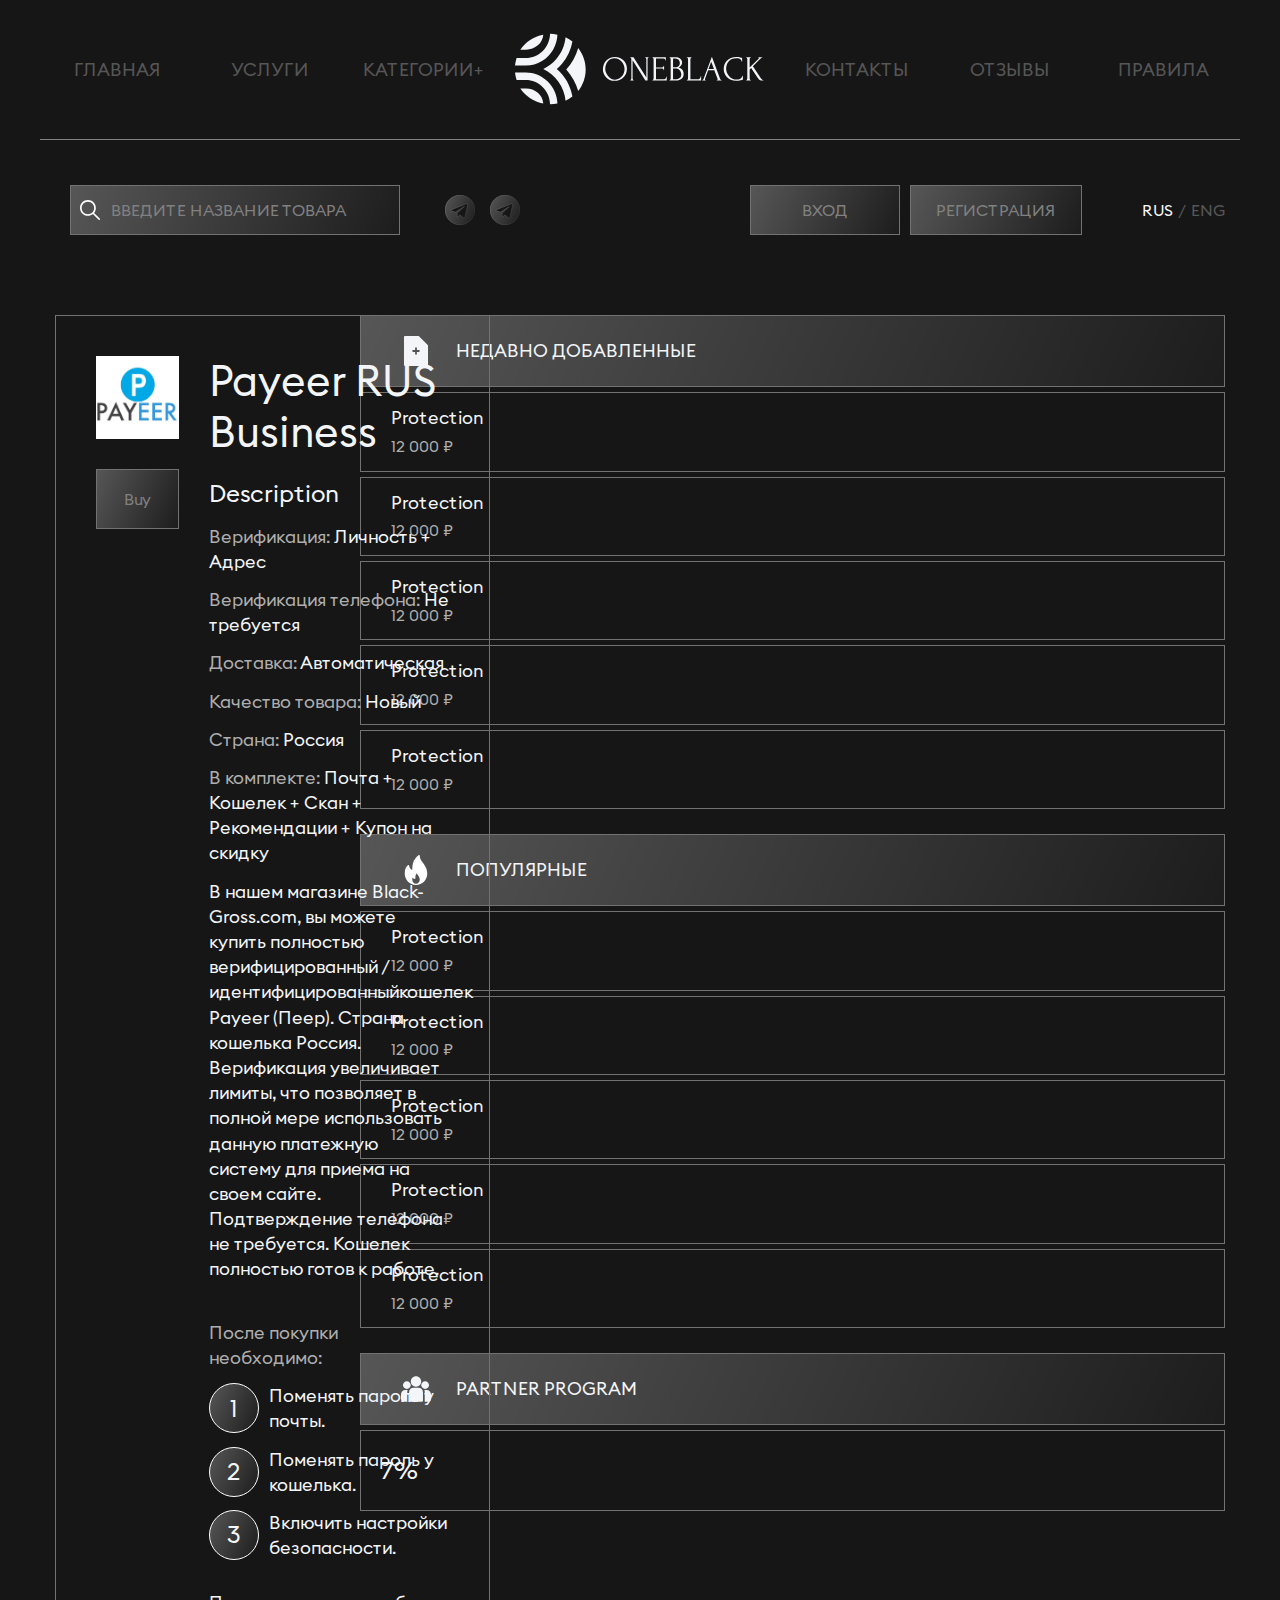
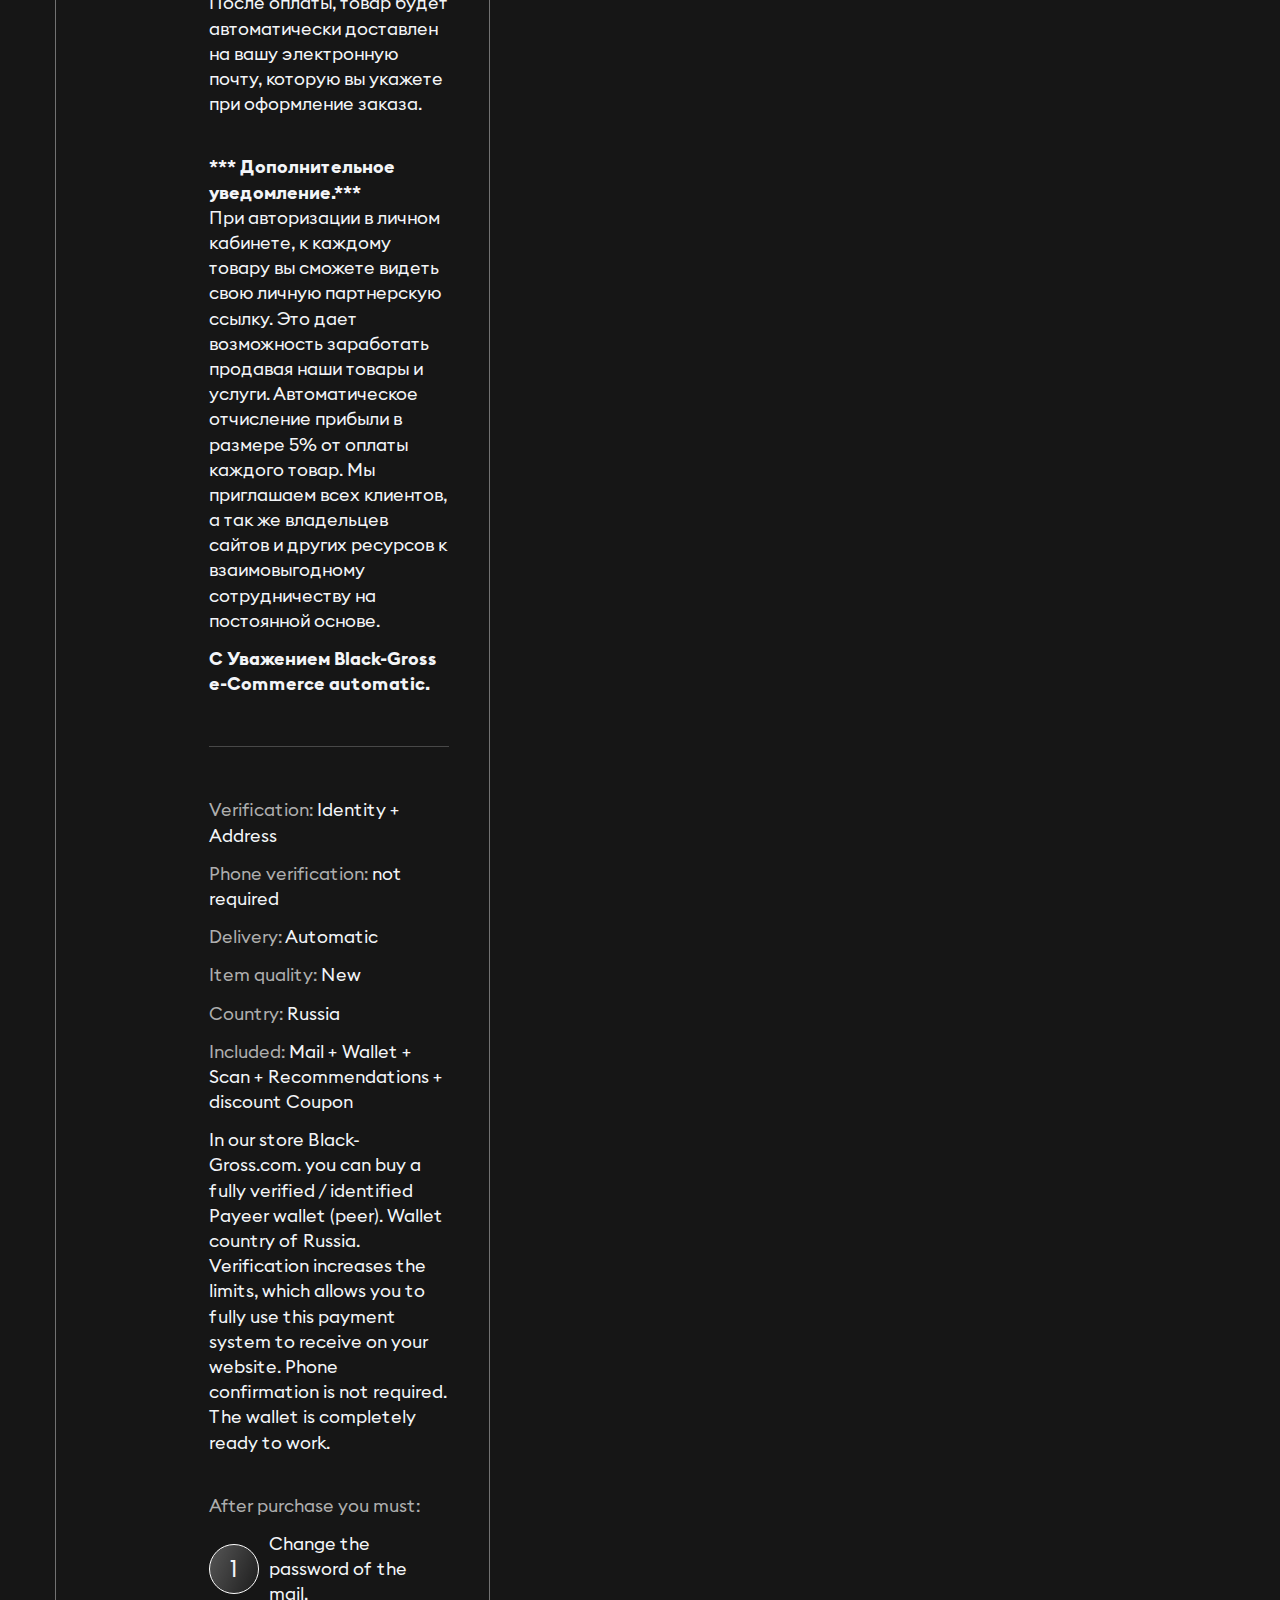
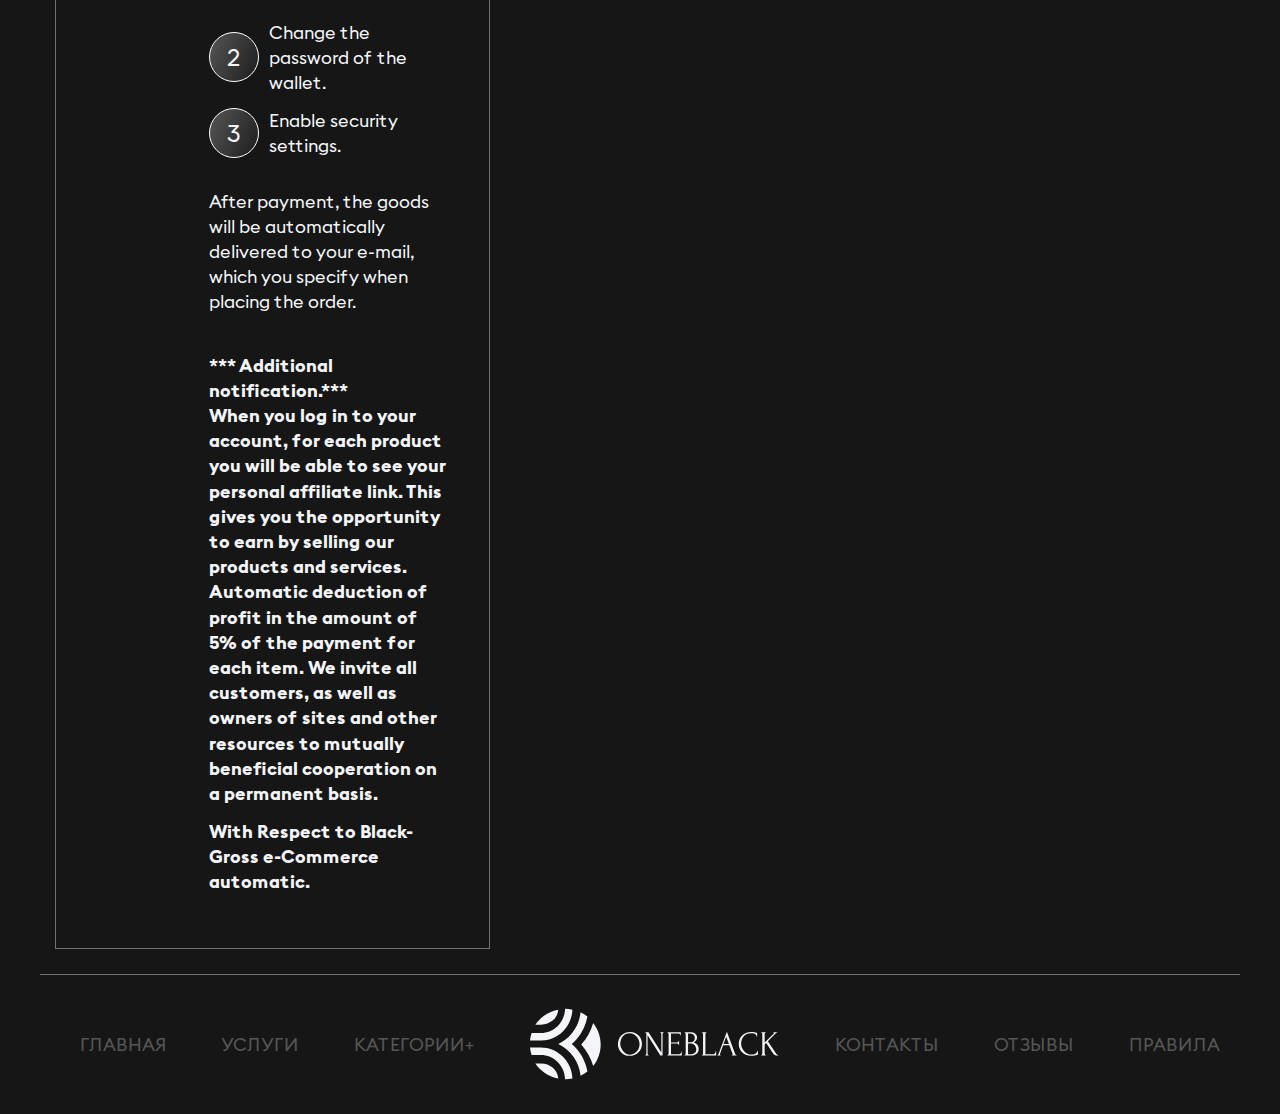
==== app/article.html @ 6588aa6e "first commit" ====
<!DOCTYPE html>
<html lang="ru">

<head>

	<meta charset="utf-8">
	<title>OneBlack - Article</title>
	<meta name="description" content="Startup HTML Optimized">
	<meta name="viewport" content="width=device-width">
	<link rel="icon" href="img/favicon.ico">
	
	<link rel="stylesheet" href="css/app.min.css?v=1">
	<script src="js/app.min.js" defer></script>

</head>

<body>

	<div class="wrapper">

		<header class="header">
			<div class="header__sidebar container">
				<nav class="header__nav menu">
					<div class="header__nav--mobile_header">
						<p class="header__nav--mobile_title">Меню</p>
						<button class="hamburger hamburger--active" type="button">
							<span class="hamburger__item"></span>
						</button>
					</div>
					<ul class="header__nav_menu">
						<li><a href="#">Главная</a></li>
						<li><a href="#">Услуги</a></li>
						<li class="header__nav_submenu">
							<a href="#">Категории+</a>
							<ul>
								<li><a href="#">БИЗНЕС</a></li>
								<li><a href="#">НА ОДНО ИМЯ</a></li>
								<li><a href="#">HOT</a></li>
								<li><a href="#">US</a></li>
								<li><a href="#">E-WALLETS</a></li>
								<li><a href="#">Cryptocurrency exchanges</a></li>
							</ul>
						</li>
						<li class="header__logo">
							<a href="/" class="header__logo_item">
								<img src="img/logo.svg" alt="">
							</a>
						</li>
						<li><a href="#">Контакты</a></li>
						<li><a href="#">Отзывы</a></li>
						<li><a href="#">Правила</a></li>
						
					</ul>
				</nav>
			</div>

			<nav class="header__sidebar_nav container">
				<div class="header__sidebar_block">
					<form class="header__nav_search">
						<div>
							<label for="header__search"></label>
							<input id="header__search" type="search" placeholder="Введите название товара">
						</div>
						<!-- <button>Search</button> -->
					</form>
					<div class="header__sidebar_links">
						<a href="#">
							<img src="img/header__telegram.svg" alt="">
						</a>
						<a href="#">
							<img src="img/header__telegram.svg" alt="">
						</a>
					</div>
					<ul class="header__nav--mobile_sidebar header__sidebar_menu">
						<li class="header__sidebar_submenu">
							<a href="javascript: void(0)">RUS</a>
							<ul>
								<li><a href="#">ENG</a></li>
								<li><a href="#">ENG</a></li>
								<li><a href="#">ENG</a></li>
								<li><a href="#">ENG</a></li>
							</ul>
						</li>
						<li><a href="#">Регистрация</a></li>
						<li><a href="#">Вход</a></li>
					</ul>
				</div>

				<div class="header__sidebar_block">
					<ul class="header__sidebar_menu">
						<li><a href="#">Вход</a></li>
						<li><a href="#">Регистрация</a></li>
						<li class="header__sidebar_lang">
							<a href="#" class="active">RUS</a>
							<span>/</span>
							<a>ENG</a>
						</li>
					</ul>

					<button class="hamburger" type="button">
						<span class="hamburger__item"></span>
					</button>
				</div>

			</nav>

		</header>
	
		<main class="main container">

			<aside class="main__sidebar sidebar">
				<div class="sidebar__block">
					<div class="sidebar__header">
						<div class="sidebar__header_icon">
							<img src="img/sidebar__header_icon2.svg" alt="">
						</div>
						<p>Недавно добавленные</p>
					</div>
					<a href="#" class="sidebar__item">
						<span class="sidebar__item_subtitle">Protection</span>
						<span class="sidebar__item_price">12 000 ₽</span>
					</a>
					<a href="#" class="sidebar__item">
						<span class="sidebar__item_subtitle">Protection</span>
						<span class="sidebar__item_price">12 000 ₽</span>
					</a>
					<a href="#" class="sidebar__item">
						<span class="sidebar__item_subtitle">Protection</span>
						<span class="sidebar__item_price">12 000 ₽</span>
					</a>
					<a href="#" class="sidebar__item">
						<span class="sidebar__item_subtitle">Protection</span>
						<span class="sidebar__item_price">12 000 ₽</span>
					</a>
					<a href="#" class="sidebar__item">
						<span class="sidebar__item_subtitle">Protection</span>
						<span class="sidebar__item_price">12 000 ₽</span>
					</a>
				</div>

				<div class="sidebar__block">
					<div class="sidebar__header">
						<div class="sidebar__header_icon">
							<img src="img/sidebar__header_icon1.svg" alt="">
						</div>
						<p>Популярные</p>
					</div>
					<a href="#" class="sidebar__item">
						<span class="sidebar__item_subtitle">Protection</span>
						<span class="sidebar__item_price">12 000 ₽</span>
					</a>
					<a href="#" class="sidebar__item">
						<span class="sidebar__item_subtitle">Protection</span>
						<span class="sidebar__item_price">12 000 ₽</span>
					</a>
					<a href="#" class="sidebar__item">
						<span class="sidebar__item_subtitle">Protection</span>
						<span class="sidebar__item_price">12 000 ₽</span>
					</a>
					<a href="#" class="sidebar__item">
						<span class="sidebar__item_subtitle">Protection</span>
						<span class="sidebar__item_price">12 000 ₽</span>
					</a>
					<a href="#" class="sidebar__item">
						<span class="sidebar__item_subtitle">Protection</span>
						<span class="sidebar__item_price">12 000 ₽</span>
					</a>
				</div>

				<div class="sidebar__block sidebar__block--banner">
					<div class="sidebar__header">
						<div class="sidebar__header_icon">
							<img src="img/sidebar__header_icon3.svg" alt="">
						</div>
						<p>PARTNER PROGRAM</p>
					</div>
					<div class="sidebar__banner">
						<p class="sidebar__banner_sale">7%</p>
					</div>
				</div>
			</aside>

			<section class="main__content content">
				<div class="article">

					<div class="article__img">
						<img src="img/article__img1.jpg" alt="">
						<a href="#" class="btn btn--max">Buy</a>
					</div>

					<div class="article__desc">
						<h2 class="article__title">Payeer RUS Business</h2>
						<p class="article__subtitle">Description</p>
						<p><span>Верификация:</span> Личность + Адрес</p>
						<p><span>Верификация телефона:</span> Не требуется</p>
						<p><span>Доставка:</span> Автоматическая</p>
						<p><span>Качество товара:</span> Новый</p>
						<p><span>Страна:</span> Россия </p>
						<p><span>В комплекте:</span> Почта + Кошелек + Скан + Рекомендации + Купон на скидку</p>
						<p>
							В нашем магазине Black-Gross.com, вы можете купить полностью верифицированный /идентифицированныйкошелек
							 Payeer (Пеер). Страна кошелька Россия. Верификация увеличивает лимиты, что позволяет в полной мере 
							 использовать данную платежную систему для приема на своем сайте. Подтверждение телефона не требуется. 
							 Кошелек полностью готов к работе. 
						</p>
						<br>
						<p><span>После покупки необходимо:</span></p>
						<ol>
							<li>Поменять пароль у почты.</li>
							<li>Поменять пароль у кошелька.</li>
							<li>Включить настройки безопасности. </li>
						</ol>
						<p>
							После оплаты, товар будет автоматически доставлен на вашу электронную почту, которую вы укажете 
							при оформление заказа.
						</p>
						<br>
						<p>
							<b>*** Дополнительное уведомление.***</b> <br>
							При авторизации в личном кабинете, к каждому товару вы сможете видеть свою личную партнерскую ссылку.
							 Это дает возможность заработать продавая наши товары и услуги. Автоматическое отчисление прибыли в 
							 размере 5% от оплаты каждого товар. Мы приглашаем всех клиентов, а так же владельцев сайтов и других 
							 ресурсов к взаимовыгодному сотрудничеству на постоянной основе. 
						</p>
						<p><b>С Уважением Black-Gross e-Commerce automatic.</b></p>

						<hr>
						<p><span>Verification:</span> Identity + Address</p>
						<p><span>Phone verification:</span> not required</p>
						<p><span>Delivery:</span> Automatic</p>
						<p><span>Item quality:</span> New</p>
						<p><span>Country:</span> Russia</p>
						<p><span>Included:</span> Mail + Wallet + Scan + Recommendations + discount Coupon</p>
						<p>
							In our store Black-Gross.com. you can buy a fully verified / identified Payeer wallet (peer). Wallet 
							country of Russia. Verification increases the limits, which allows you to fully use this payment 
							system to receive on your website. Phone confirmation is not required. The wallet is completely 
							ready to work.
						</p>
						<br>
						<p><span> After purchase you must:</span></p>
						<ol>
							<li>Change the password of the mail. </li>
							<li>Change the password of the wallet. </li>
							<li>Enable security settings. </li>
						</ol>
						<p>
							After payment, the goods will be automatically delivered to your e-mail, which you specify when 
							placing the order.
						</p>
						<br>
						<p>
							<b>*** Additional notification.*** </b> <br>
							<b>
								When you log in to your account, for each product you will be able to see your personal 
								affiliate link. This gives you the opportunity to earn by selling our products and services. 
								Automatic deduction of profit in the amount of 5% of the payment for each item. We invite all 
								customers, as well as owners of sites and other resources to mutually beneficial cooperation 
								on a permanent basis. 
							</b>
						</p>
						<p><b>With Respect to Black-Gross e-Commerce automatic.</b></p>
					</div>

				</div>
			</section>

		</main>
	
		<footer class="footer container">

			<nav class="footer__nav">
				<ul class="footer__nav_menu header__nav_menu">
					<li><a href="#">Главная</a></li>
					<li><a href="#">Услуги</a></li>
					<li class="header__nav_submenu">
						<a href="#">Категории+</a>
						<ul>
							<li><a href="#">БИЗНЕС</a></li>
							<li><a href="#">НА ОДНО ИМЯ</a></li>
							<li><a href="#">HOT</a></li>
							<li><a href="#">US</a></li>
							<li><a href="#">E-WALLETS</a></li>
							<li><a href="#">Cryptocurrency exchanges</a></li>
						</ul>
					</li>
					<li class="header__logo">
						<a href="/" class="header__logo_item">
							<img src="img/logo.svg" alt="">
						</a>
					</li>
					<li><a href="#">Контакты</a></li>
					<li><a href="#">Отзывы</a></li>
					<li><a href="#">Правила</a></li>
					
				</ul>
			</nav>

		</footer>

	</div>


</body>
</html>
---- app/css/app.min.css ----
*,
::after,
::before {
  -webkit-box-sizing: border-box;
  box-sizing: border-box
}
html {
  font-family: sans-serif;
  line-height: 1.15;
  -webkit-text-size-adjust: 100%;
  -webkit-tap-highlight-color: transparent
}
article,
aside,
figcaption,
figure,
footer,
header,
hgroup,
main,
nav,
section {
  display: block
}
body {
  margin: 0;
  font-family: -apple-system,BlinkMacSystemFont,"Segoe UI",Roboto,"Helvetica Neue",Arial,"Noto Sans","Liberation Sans",sans-serif,"Apple Color Emoji","Segoe UI Emoji","Segoe UI Symbol","Noto Color Emoji";
  font-size: 1rem;
  font-weight: 400;
  line-height: 1.5;
  color: #212529;
  text-align: left;
  background-color: #fff
}
[tabindex="-1"]:focus:not(:focus-visible) {
  outline: 0!important
}
hr {
  -webkit-box-sizing: content-box;
  box-sizing: content-box;
  height: 0;
  overflow: visible
}
h1,
h2,
h3,
h4,
h5,
h6 {
  margin-top: 0;
  margin-bottom: .5rem
}
p {
  margin-top: 0;
  margin-bottom: 1rem
}
abbr[data-original-title],
abbr[title] {
  text-decoration: underline;
  -webkit-text-decoration: underline dotted;
  text-decoration: underline dotted;
  cursor: help;
  border-bottom: 0;
  -webkit-text-decoration-skip-ink: none;
  text-decoration-skip-ink: none
}
address {
  margin-bottom: 1rem;
  font-style: normal;
  line-height: inherit
}
dl,
ol,
ul {
  margin-top: 0;
  margin-bottom: 1rem
}
ol ol,
ol ul,
ul ol,
ul ul {
  margin-bottom: 0
}
dt {
  font-weight: 700
}
dd {
  margin-bottom: .5rem;
  margin-left: 0
}
blockquote {
  margin: 0 0 1rem
}
b,
strong {
  font-weight: bolder
}
small {
  font-size: 80%
}
sub,
sup {
  position: relative;
  font-size: 75%;
  line-height: 0;
  vertical-align: baseline
}
sub {
  bottom: -.25em
}
sup {
  top: -.5em
}
a {
  color: #007bff;
  text-decoration: none;
  background-color: transparent
}
a:hover {
  color: #0056b3;
  text-decoration: underline
}
a:not([href]):not([class]) {
  color: inherit;
  text-decoration: none
}
a:not([href]):not([class]):hover {
  color: inherit;
  text-decoration: none
}
code,
kbd,
pre,
samp {
  font-family: SFMono-Regular,Menlo,Monaco,Consolas,"Liberation Mono","Courier New",monospace;
  font-size: 1em
}
pre {
  margin-top: 0;
  margin-bottom: 1rem;
  overflow: auto;
  -ms-overflow-style: scrollbar
}
figure {
  margin: 0 0 1rem
}
img {
  vertical-align: middle;
  border-style: none
}
svg {
  overflow: hidden;
  vertical-align: middle
}
table {
  border-collapse: collapse
}
caption {
  padding-top: .75rem;
  padding-bottom: .75rem;
  color: #6c757d;
  text-align: left;
  caption-side: bottom
}
th {
  text-align: inherit;
  text-align: -webkit-match-parent
}
label {
  display: inline-block;
  margin-bottom: .5rem
}
button {
  border-radius: 0
}
button:focus:not(:focus-visible) {
  outline: 0
}
button,
input,
optgroup,
select,
textarea {
  margin: 0;
  font-family: inherit;
  font-size: inherit;
  line-height: inherit
}
button,
input {
  overflow: visible
}
button,
select {
  text-transform: none
}
[role=button] {
  cursor: pointer
}
select {
  word-wrap: normal
}
[type=button],
[type=reset],
[type=submit],
button {
  -webkit-appearance: button
}
[type=button]:not(:disabled),
[type=reset]:not(:disabled),
[type=submit]:not(:disabled),
button:not(:disabled) {
  cursor: pointer
}
[type=button]::-moz-focus-inner,
[type=reset]::-moz-focus-inner,
[type=submit]::-moz-focus-inner,
button::-moz-focus-inner {
  padding: 0;
  border-style: none
}
input[type=checkbox],
input[type=radio] {
  -webkit-box-sizing: border-box;
  box-sizing: border-box;
  padding: 0
}
textarea {
  overflow: auto;
  resize: vertical
}
fieldset {
  min-width: 0;
  padding: 0;
  margin: 0;
  border: 0
}
legend {
  display: block;
  width: 100%;
  max-width: 100%;
  padding: 0;
  margin-bottom: .5rem;
  font-size: 1.5rem;
  line-height: inherit;
  color: inherit;
  white-space: normal
}
progress {
  vertical-align: baseline
}
[type=number]::-webkit-inner-spin-button,
[type=number]::-webkit-outer-spin-button {
  height: auto
}
[type=search] {
  outline-offset: -2px;
  -webkit-appearance: none
}
[type=search]::-webkit-search-decoration {
  -webkit-appearance: none
}
::-webkit-file-upload-button {
  font: inherit;
  -webkit-appearance: button
}
output {
  display: inline-block
}
summary {
  display: list-item;
  cursor: pointer
}
template {
  display: none
}
[hidden] {
  display: none!important
}
@font-face {
  font-family: swiper-icons;
  src: url("data:application/font-woff;charset=utf-8;base64, [base64]//wADZ2x5ZgAAAywAAADMAAAD2MHtryVoZWFkAAABbAAAADAAAAA2E2+eoWhoZWEAAAGcAAAAHwAAACQC9gDzaG10eAAAAigAAAAZAAAArgJkABFsb2NhAAAC0AAAAFoAAABaFQAUGG1heHAAAAG8AAAAHwAAACAAcABAbmFtZQAAA/gAAAE5AAACXvFdBwlwb3N0AAAFNAAAAGIAAACE5s74hXjaY2BkYGAAYpf5Hu/j+W2+MnAzMYDAzaX6QjD6/4//Bxj5GA8AuRwMYGkAPywL13jaY2BkYGA88P8Agx4j+/8fQDYfA1AEBWgDAIB2BOoAeNpjYGRgYNBh4GdgYgABEMnIABJzYNADCQAACWgAsQB42mNgYfzCOIGBlYGB0YcxjYGBwR1Kf2WQZGhhYGBiYGVmgAFGBiQQkOaawtDAoMBQxXjg/wEGPcYDDA4wNUA2CCgwsAAAO4EL6gAAeNpj2M0gyAACqxgGNWBkZ2D4/wMA+xkDdgAAAHjaY2BgYGaAYBkGRgYQiAHyGMF8FgYHIM3DwMHABGQrMOgyWDLEM1T9/w8UBfEMgLzE////P/5//f/V/xv+r4eaAAeMbAxwIUYmIMHEgKYAYjUcsDAwsLKxc3BycfPw8jEQA/[base64]/uznmfPFBNODM2K7MTQ45YEAZqGP81AmGGcF3iPqOop0r1SPTaTbVkfUe4HXj97wYE+yNwWYxwWu4v1ugWHgo3S1XdZEVqWM7ET0cfnLGxWfkgR42o2PvWrDMBSFj/IHLaF0zKjRgdiVMwScNRAoWUoH78Y2icB/yIY09An6AH2Bdu/UB+yxopYshQiEvnvu0dURgDt8QeC8PDw7Fpji3fEA4z/PEJ6YOB5hKh4dj3EvXhxPqH/SKUY3rJ7srZ4FZnh1PMAtPhwP6fl2PMJMPDgeQ4rY8YT6Gzao0eAEA409DuggmTnFnOcSCiEiLMgxCiTI6Cq5DZUd3Qmp10vO0LaLTd2cjN4fOumlc7lUYbSQcZFkutRG7g6JKZKy0RmdLY680CDnEJ+UMkpFFe1RN7nxdVpXrC4aTtnaurOnYercZg2YVmLN/d/gczfEimrE/fs/bOuq29Zmn8tloORaXgZgGa78yO9/cnXm2BpaGvq25Dv9S4E9+5SIc9PqupJKhYFSSl47+Qcr1mYNAAAAeNptw0cKwkAAAMDZJA8Q7OUJvkLsPfZ6zFVERPy8qHh2YER+3i/BP83vIBLLySsoKimrqKqpa2hp6+jq6RsYGhmbmJqZSy0sraxtbO3sHRydnEMU4uR6yx7JJXveP7WrDycAAAAAAAH//wACeNpjYGRgYOABYhkgZgJCZgZNBkYGLQZtIJsFLMYAAAw3ALgAeNolizEKgDAQBCchRbC2sFER0YD6qVQiBCv/H9ezGI6Z5XBAw8CBK/m5iQQVauVbXLnOrMZv2oLdKFa8Pjuru2hJzGabmOSLzNMzvutpB3N42mNgZGBg4GKQYzBhYMxJLMlj4GBgAYow/P/PAJJhLM6sSoWKfWCAAwDAjgbRAAB42mNgYGBkAIIbCZo5IPrmUn0hGA0AO8EFTQAA") format("woff");
  font-weight: 400;
  font-style: normal
}
:root {
  --swiper-theme-color: #007aff
}
.swiper-container {
  margin-left: auto;
  margin-right: auto;
  position: relative;
  overflow: hidden;
  list-style: none;
  padding: 0;
  z-index: 1
}
.swiper-container-vertical > .swiper-wrapper {
  -webkit-box-orient: vertical;
  -webkit-box-direction: normal;
  -ms-flex-direction: column;
  flex-direction: column
}
.swiper-wrapper {
  position: relative;
  width: 100%;
  height: 100%;
  z-index: 1;
  display: -webkit-box;
  display: -ms-flexbox;
  display: flex;
  -webkit-transition-property: -webkit-transform;
  transition-property: -webkit-transform;
  -o-transition-property: transform;
  transition-property: transform;
  transition-property: transform,-webkit-transform;
  -webkit-box-sizing: content-box;
  box-sizing: content-box
}
.swiper-container-android .swiper-slide,
.swiper-wrapper {
  -webkit-transform: translate3d(0,0,0);
  transform: translate3d(0,0,0)
}
.swiper-container-multirow > .swiper-wrapper {
  -ms-flex-wrap: wrap;
  flex-wrap: wrap
}
.swiper-container-multirow-column > .swiper-wrapper {
  -ms-flex-wrap: wrap;
  flex-wrap: wrap;
  -webkit-box-orient: vertical;
  -webkit-box-direction: normal;
  -ms-flex-direction: column;
  flex-direction: column
}
.swiper-container-free-mode > .swiper-wrapper {
  -webkit-transition-timing-function: ease-out;
  -o-transition-timing-function: ease-out;
  transition-timing-function: ease-out;
  margin: 0 auto
}
.swiper-container-pointer-events {
  -ms-touch-action: pan-y;
  touch-action: pan-y
}
.swiper-container-pointer-events.swiper-container-vertical {
  -ms-touch-action: pan-x;
  touch-action: pan-x
}
.swiper-slide {
  -ms-flex-negative: 0;
  flex-shrink: 0;
  width: 100%;
  height: 100%;
  position: relative;
  -webkit-transition-property: -webkit-transform;
  transition-property: -webkit-transform;
  -o-transition-property: transform;
  transition-property: transform;
  transition-property: transform,-webkit-transform
}
.swiper-slide-invisible-blank {
  visibility: hidden
}
.swiper-container-autoheight,
.swiper-container-autoheight .swiper-slide {
  height: auto
}
.swiper-container-autoheight .swiper-wrapper {
  -webkit-box-align: start;
  -ms-flex-align: start;
  align-items: flex-start;
  -webkit-transition-property: height,-webkit-transform;
  transition-property: height,-webkit-transform;
  -o-transition-property: transform,height;
  transition-property: transform,height;
  transition-property: transform,height,-webkit-transform
}
.swiper-container-3d {
  -webkit-perspective: 1200px;
  perspective: 1200px
}
.swiper-container-3d .swiper-cube-shadow,
.swiper-container-3d .swiper-slide,
.swiper-container-3d .swiper-slide-shadow-bottom,
.swiper-container-3d .swiper-slide-shadow-left,
.swiper-container-3d .swiper-slide-shadow-right,
.swiper-container-3d .swiper-slide-shadow-top,
.swiper-container-3d .swiper-wrapper {
  -webkit-transform-style: preserve-3d;
  transform-style: preserve-3d
}
.swiper-container-3d .swiper-slide-shadow-bottom,
.swiper-container-3d .swiper-slide-shadow-left,
.swiper-container-3d .swiper-slide-shadow-right,
.swiper-container-3d .swiper-slide-shadow-top {
  position: absolute;
  left: 0;
  top: 0;
  width: 100%;
  height: 100%;
  pointer-events: none;
  z-index: 10
}
.swiper-container-3d .swiper-slide-shadow-left {
  background-image: -webkit-gradient(linear,right top,left top,from(rgba(0,0,0,.5)),to(rgba(0,0,0,0)));
  background-image: -o-linear-gradient(right,rgba(0,0,0,.5),rgba(0,0,0,0));
  background-image: linear-gradient(to left,rgba(0,0,0,.5),rgba(0,0,0,0))
}
.swiper-container-3d .swiper-slide-shadow-right {
  background-image: -webkit-gradient(linear,left top,right top,from(rgba(0,0,0,.5)),to(rgba(0,0,0,0)));
  background-image: -o-linear-gradient(left,rgba(0,0,0,.5),rgba(0,0,0,0));
  background-image: linear-gradient(to right,rgba(0,0,0,.5),rgba(0,0,0,0))
}
.swiper-container-3d .swiper-slide-shadow-top {
  background-image: -webkit-gradient(linear,left bottom,left top,from(rgba(0,0,0,.5)),to(rgba(0,0,0,0)));
  background-image: -o-linear-gradient(bottom,rgba(0,0,0,.5),rgba(0,0,0,0));
  background-image: linear-gradient(to top,rgba(0,0,0,.5),rgba(0,0,0,0))
}
.swiper-container-3d .swiper-slide-shadow-bottom {
  background-image: -webkit-gradient(linear,left top,left bottom,from(rgba(0,0,0,.5)),to(rgba(0,0,0,0)));
  background-image: -o-linear-gradient(top,rgba(0,0,0,.5),rgba(0,0,0,0));
  background-image: linear-gradient(to bottom,rgba(0,0,0,.5),rgba(0,0,0,0))
}
.swiper-container-css-mode > .swiper-wrapper {
  overflow: auto;
  scrollbar-width: none;
  -ms-overflow-style: none
}
.swiper-container-css-mode > .swiper-wrapper::-webkit-scrollbar {
  display: none
}
.swiper-container-css-mode > .swiper-wrapper > .swiper-slide {
  scroll-snap-align: start start
}
.swiper-container-horizontal.swiper-container-css-mode > .swiper-wrapper {
  -webkit-scroll-snap-type: x mandatory;
  -ms-scroll-snap-type: x mandatory;
  scroll-snap-type: x mandatory
}
.swiper-container-vertical.swiper-container-css-mode > .swiper-wrapper {
  -webkit-scroll-snap-type: y mandatory;
  -ms-scroll-snap-type: y mandatory;
  scroll-snap-type: y mandatory
}
.form {
  position: relative
}
.form::after,
.form::before {
  content: '';
  position: absolute;
  top: 0;
  left: 0
}
@font-face {
  font-family: EuclidSquare;
  font-style: normal;
  font-weight: 700;
  src: url(../fonts/EuclidSquare-Bold.woff2) format("woff2");
  font-display: swap
}
@font-face {
  font-family: EuclidSquare;
  font-style: normal;
  font-weight: 400;
  src: url(../fonts/EuclidSquare-Regular.woff2) format("woff2");
  font-display: swap
}
body {
  overflow-x: hidden;
  position: relative;
  min-width: 320px;
  font-family: EuclidSquare,sans-serif;
  font-size: 16px;
  color: #565656;
  line-height: 1.4;
  font-weight: 400;
  min-height: 100vh;
  background-color: #161616
}
::-moz-selection {
  background-color: linear-gradient(114.49deg,rgba(255,255,255,.33) -21.49%,rgba(255,255,255,0) 111.75%);
  color: #fff
}
::selection {
  background-color: linear-gradient(114.49deg,rgba(255,255,255,.33) -21.49%,rgba(255,255,255,0) 111.75%);
  color: #fff
}
::-webkit-input-placeholder {
  color: #666
}
::-moz-placeholder {
  color: #666
}
:-ms-input-placeholder {
  color: #666
}
::-ms-input-placeholder {
  color: #666
}
::placeholder {
  color: #666
}
h1,
h2,
h3,
h4,
h5,
h6 {
  font-weight: 700;
  line-height: 1.2;
  margin: 0;
  padding: 0
}
ul {
  margin: 0;
  padding: 0;
  list-style-type: none
}
b,
strong {
  font-weight: 700
}
p {
  margin: 0;
  padding: 0
}
a,
button {
  -webkit-transition: all .6s;
  -o-transition: all .6s;
  transition: all .6s;
  color: #565656;
  background-color: transparent
}
a:hover,
button:hover {
  outline: 0;
  text-decoration: none;
  outline: 0;
  color: linear-gradient(114.49deg,rgba(255,255,255,.33) -21.49%,rgba(255,255,255,0) 111.75%)
}
button {
  border: 0
}
input,
option,
select,
textarea {
  -webkit-transition: all .6s;
  -o-transition: all .6s;
  transition: all .6s;
  outline: 0;
  -webkit-box-shadow: none;
  box-shadow: none;
  border: 1px solid #000
}
input:focus:required:invalid,
option:focus:required:invalid,
select:focus:required:invalid,
textarea:focus:required:invalid {
  border-color: red;
  outline: 0;
  -webkit-box-shadow: none;
  box-shadow: none;
  -webkit-appearance: none
}
input:required:valid,
option:required:valid,
select:required:valid,
textarea:required:valid {
  border-color: green;
  outline: 0;
  -webkit-box-shadow: none;
  box-shadow: none;
  -webkit-appearance: none
}
input::-webkit-input-placeholder,
option::-webkit-input-placeholder,
select::-webkit-input-placeholder,
textarea::-webkit-input-placeholder {
  color: #565656
}
input::-moz-placeholder,
option::-moz-placeholder,
select::-moz-placeholder,
textarea::-moz-placeholder {
  color: #565656
}
input:-ms-input-placeholder,
option:-ms-input-placeholder,
select:-ms-input-placeholder,
textarea:-ms-input-placeholder {
  color: #565656
}
input::-ms-input-placeholder,
option::-ms-input-placeholder,
select::-ms-input-placeholder,
textarea::-ms-input-placeholder {
  color: #565656
}
input::placeholder,
option::placeholder,
select::placeholder,
textarea::placeholder {
  color: #565656
}
textarea {
  width: 100%;
  height: 190px;
  padding: 5px 10px;
  size: none
}
::-webkit-scrollbar {
  width: 7px;
  height: 8px;
  background-color: #d7d6d6;
  cursor: pointer
}
::-webkit-scrollbar-thumb {
  background-color: linear-gradient(114.49deg,rgba(255,255,255,.33) -21.49%,rgba(255,255,255,0) 111.75%)
}
::-webkit-scrollbar-thumb:hover {
  background-color: linear-gradient(114.49deg,rgba(255,255,255,.33) -21.49%,rgba(255,255,255,0) 111.75%)
}
::-webkit-scrollbar-button:vertical:start:decrement {
  background-color: #f6f8f4
}
::-webkit-scrollbar-button:vertical:end:increment {
  background-color: #f6f8f4
}
::-webkit-scrollbar-button:horizontal:start:decrement {
  background-color: #f6f8f4
}
::-webkit-scrollbar-button:horizontal:end:increment {
  background-color: #f6f8f4
}
.container {
  width: 100%;
  max-width: 1620px;
  padding: 0 15px;
  margin: 0 auto
}
@media only screen and (max-width:1750px) {
  .container {
    max-width: 1430px
  }
}
@media only screen and (max-width:1430px) {
  .container {
    max-width: 1200px
  }
}
@media only screen and (max-width:1200px) {
  .container {
    max-width: 992px
  }
}
@media only screen and (max-width:992px) {
  .container {
    max-width: 768px
  }
}
@media only screen and (max-width:767px) {
  .container {
    max-width: 576px
  }
}
@media only screen and (max-width:576px) {
  .container {
    max-width: 480px
  }
}
.wrapper {
  min-height: 100vh;
  width: 100%;
  display: -ms-grid;
  display: grid;
  grid-template-areas: 'header' 'main' 'footer';
  grid-gap: 50px;
  overflow: hidden;
  position: relative
}
@media only screen and (max-width:1430px) {
  .wrapper {
    grid-gap: 25px
  }
}
.wrapper__index {
  grid-template-areas: 'header' 'slider' 'main' 'footer'
}
.btn,
.form__btn_button {
  position: relative;
  display: -webkit-box;
  display: -ms-flexbox;
  display: flex;
  -webkit-box-pack: center;
  -ms-flex-pack: center;
  justify-content: center;
  -webkit-box-align: center;
  -ms-flex-align: center;
  align-items: center;
  min-height: 60px;
  max-width: 300px;
  width: 100%;
  border: 1px solid linear-gradient(114.49deg,rgba(255,255,255,.33) -21.49%,rgba(255,255,255,0) 111.75%);
  background-color: linear-gradient(114.49deg,rgba(255,255,255,.33) -21.49%,rgba(255,255,255,0) 111.75%);
  padding: 0 15px;
  font-size: 16px;
  color: #fff;
  font-weight: 600
}
@media only screen and (max-width:480px) {
  .btn,
  .form__btn_button {
    max-width: 100%;
    min-height: 50px
  }
}
.btn:hover,
.form__btn_button:hover {
  border: 1px solid linear-gradient(114.49deg,rgba(255,255,255,.33) -21.49%,rgba(255,255,255,0) 111.75%);
  background: -o-linear-gradient(335.51deg,rgba(255,255,255,.33) -21.49%,rgba(255,255,255,0) 111.75%);
  background: linear-gradient(114.49deg,rgba(255,255,255,.33) -21.49%,rgba(255,255,255,0) 111.75%);
  color: #fff
}
.btn:active,
.form__btn_button:active {
  border: 1px solid #fff;
  background: -o-linear-gradient(335.51deg,rgba(255,255,255,.33) -21.49%,rgba(255,255,255,0) 111.75%);
  background: linear-gradient(114.49deg,rgba(255,255,255,.33) -21.49%,rgba(255,255,255,0) 111.75%);
  color: #fff
}
.btn--min {
  min-height: 50px;
  min-width: 120px
}
.btn--max {
  max-width: 100%;
  width: 100%
}
.hamburger {
  position: relative;
  display: none;
  padding: 0;
  border: none;
  background-color: transparent;
  -webkit-transition: all .3s;
  -o-transition: all .3s;
  transition: all .3s;
  width: 30px;
  height: 18px;
  outline: 0
}
@media only screen and (max-width:992px) {
  .hamburger {
    display: -webkit-box;
    display: -ms-flexbox;
    display: flex
  }
}
.hamburger__item {
  position: absolute;
  right: 0;
  top: 50%;
  -webkit-transform: translate(0,-50%);
  -ms-transform: translate(0,-50%);
  transform: translate(0,-50%);
  width: 30px;
  height: 3px;
  background-color: #565656;
  border-radius: 4px;
  -webkit-transition: all .6s;
  -o-transition: all .6s;
  transition: all .6s;
  bottom: 0
}
.hamburger__item::after,
.hamburger__item::before {
  content: '';
  display: block;
  position: absolute;
  right: 0;
  background-color: #565656;
  height: 3px;
  width: 30px;
  -webkit-transition: all .6s;
  -o-transition: all .6s;
  transition: all .6s
}
.hamburger__item::before {
  top: 7px
}
.hamburger__item::after {
  top: -7px
}
.hamburger--active {
  z-index: 100
}
.hamburger--active:hover span {
  background-color: transparent
}
.hamburger--active:hover span::after,
.hamburger--active:hover span::before {
  background-color: linear-gradient(114.49deg,rgba(255,255,255,.33) -21.49%,rgba(255,255,255,0) 111.75%)
}
.hamburger--active .hamburger__item {
  background-color: transparent
}
.hamburger--active .hamburger__item::before {
  top: 0;
  width: 25px;
  -webkit-transform: rotate(45deg);
  -ms-transform: rotate(45deg);
  transform: rotate(45deg)
}
.hamburger--active .hamburger__item::after {
  top: 0;
  width: 25px;
  -webkit-transform: rotate(-45deg);
  -ms-transform: rotate(-45deg);
  transform: rotate(-45deg)
}
.h1 {
  font-size: 42px;
  color: #f3f5f8;
  font-weight: 400
}
@media only screen and (max-width:1200px) {
  .h1 {
    font-size: 36px
  }
}
.hero {
  -ms-grid-row: 2;
  -ms-grid-column: 1;
  grid-area: slider
}
.hero__slider {
  width: 100%
}
.hero__slider img {
  width: 100%
}
.hero__pagination {
  position: absolute;
  bottom: 15px;
  display: -webkit-box;
  display: -ms-flexbox;
  display: flex;
  -webkit-box-pack: center;
  -ms-flex-pack: center;
  justify-content: center;
  -webkit-box-align: center;
  -ms-flex-align: center;
  align-items: center;
  width: 100%;
  z-index: 1
}
.hero__pagination .swiper-pagination-bullet {
  width: 8px;
  height: 8px;
  border-radius: 50%;
  background-color: #fff;
  margin: 0 10px;
  -webkit-transition: all .6s;
  -o-transition: all .6s;
  transition: all .6s
}
.hero__pagination .swiper-pagination-bullet-active {
  background-image: url(../img/bullet-active.svg);
  width: 30px;
  height: 30px;
  background-color: transparent;
  background-position: center;
  background-size: 100%
}
@media only screen and (max-width:768px) {
  .hero__pagination .swiper-pagination-bullet-active {
    height: 20px;
    width: 20px
  }
}
.header {
  -ms-grid-row: 1;
  -ms-grid-column: 1;
  grid-area: header;
  display: -ms-grid;
  display: grid;
  width: 100%;
  grid-template-areas: 'header__sidebar' 'header__nav' 'header__label'
}
.wrapper__index > .header {
  -ms-grid-row: 1;
  -ms-grid-column: 1
}
@media only screen and (max-width:1430px) {
  .header {
    -ms-grid-columns: 1fr;
    grid-template: 1fr minmax(75px,auto) minmax(40px,auto)/1fr;
    grid-template-areas: 'header__sidebar' 'header__nav' 'header__label'
  }
}
@media only screen and (max-width:992px) {
  .header {
    -ms-grid-columns: 1fr;
    grid-template: 1fr minmax(40px,auto)/1fr;
    grid-template-areas: 'header__sidebar' 'header__label'
  }
}
.header_index {
  position: absolute;
  top: 0;
  z-index: 100
}
.header__sidebar {
  -ms-grid-row: 1;
  -ms-grid-column: 1;
  grid-area: header__sidebar;
  display: -ms-grid;
  display: grid;
  grid-gap: 15px;
  -webkit-box-align: center;
  -ms-flex-align: center;
  align-items: center;
  padding: 25px 0;
  z-index: 2;
  border-bottom: 1px solid grey;
  margin-bottom: 30px;
  z-index: 111
}
.header__sidebar_nav {
  display: -webkit-box;
  display: -ms-flexbox;
  display: flex;
  -webkit-box-pack: justify;
  -ms-flex-pack: justify;
  justify-content: space-between;
  min-height: auto
}
@media only screen and (max-width:992px) {
  .header__sidebar_nav {
    -ms-grid-columns: 1fr minmax(auto,30px);
    grid-template-columns: 1fr minmax(auto,30px);
    grid-gap: 30px;
    -webkit-box-align: center;
    -ms-flex-align: center;
    align-items: center
  }
}
@media only screen and (max-width:767px) {
  .header__sidebar_nav {
    -ms-grid-columns: 1fr;
    grid-template-columns: 1fr;
    grid-gap: 0;
    justify-items: end
  }
}
.footer__sidebar_menu,
.header__sidebar_menu {
  display: -ms-grid;
  display: grid;
  grid-auto-flow: column;
  grid-gap: 10px
}
@media only screen and (max-width:767px) {
  .footer__sidebar_menu,
  .header__sidebar_menu {
    display: none
  }
}
.footer__sidebar_menu a,
.header__sidebar_menu a {
  display: -webkit-box;
  display: -ms-flexbox;
  display: flex;
  -webkit-box-pack: center;
  -ms-flex-pack: center;
  justify-content: center;
  -webkit-box-align: center;
  -ms-flex-align: center;
  align-items: center;
  background: -o-linear-gradient(335.51deg,rgba(255,255,255,.33) -21.49%,rgba(255,255,255,0) 111.75%);
  background: linear-gradient(114.49deg,rgba(255,255,255,.33) -21.49%,rgba(255,255,255,0) 111.75%);
  color: grey;
  text-transform: uppercase;
  min-height: 50px;
  min-width: 150px;
  padding: 3px 25px;
  text-align: center;
  max-width: 200px;
  border: 1px solid #727272
}
@media only screen and (max-width:992px) {
  .footer__sidebar_menu a,
  .header__sidebar_menu a {
    max-width: 100%
  }
}
.footer__sidebar_menu a:hover,
.header__sidebar_menu a:hover {
  color: #fff;
  background-color: linear-gradient(114.49deg,rgba(255,255,255,.33) -21.49%,rgba(255,255,255,0) 111.75%)
}
.footer__sidebar_menu img,
.header__sidebar_menu img {
  margin-right: 5px
}
.footer__sidebar_menu b,
.footer__sidebar_menu span,
.header__sidebar_menu b,
.header__sidebar_menu span {
  color: linear-gradient(114.49deg,rgba(255,255,255,.33) -21.49%,rgba(255,255,255,0) 111.75%);
  margin: 0 5px
}
.header__sidebar_lang {
  display: -webkit-box;
  display: -ms-flexbox;
  display: flex;
  -webkit-box-align: center;
  -ms-flex-align: center;
  align-items: center;
  margin-left: 50px
}
.header__sidebar_lang a {
  background: 0 0;
  min-width: auto;
  padding: 0;
  cursor: pointer;
  border: none
}
.header__sidebar_lang .active {
  color: #f3f5f8
}
.footer__sidebar_submenu,
.header__nav_submenu,
.header__sidebar_submenu {
  position: relative
}
.footer__sidebar_submenu:hover ul,
.header__nav_submenu:hover ul,
.header__sidebar_submenu:hover ul {
  display: block;
  z-index: 100
}
.footer__sidebar_submenu:hover a::after,
.header__nav_submenu:hover a::after,
.header__sidebar_submenu:hover a::after {
  -webkit-transform: translate(0,2px) rotate(45deg);
  -ms-transform: translate(0,2px) rotate(45deg);
  transform: translate(0,2px) rotate(45deg)
}
.footer__sidebar_submenu ul,
.header__nav_submenu ul,
.header__sidebar_submenu ul {
  position: absolute;
  top: 100%;
  display: none;
  width: 100%;
  -webkit-box-shadow: 0 0 2px 0 rgba(255,255,255,.33);
  box-shadow: 0 0 2px 0 rgba(255,255,255,.33)
}
.footer__sidebar_submenu ul a,
.header__nav_submenu ul a,
.header__sidebar_submenu ul a {
  min-height: 50px
}
.footer__sidebar_submenu ul a::after,
.header__nav_submenu ul a::after,
.header__sidebar_submenu ul a::after {
  display: none
}
.footer__sidebar_submenu li,
.header__nav_submenu li,
.header__sidebar_submenu li {
  border-top: 1px solid #565656
}
.header__sidebar_block {
  display: -webkit-box;
  display: -ms-flexbox;
  display: flex;
  gap: 30px;
  -webkit-box-align: center;
  -ms-flex-align: center;
  align-items: center
}
.header__sidebar_links {
  display: -webkit-box;
  display: -ms-flexbox;
  display: flex;
  gap: 15px
}
.header__sidebar_links a:hover {
  -webkit-transform: scale(1.1);
  -ms-transform: scale(1.1);
  transform: scale(1.1)
}
.header__logo_item {
  display: block;
  min-width: 280px;
  width: 100%
}
.header__logo img {
  width: 100%;
  height: auto
}
.header__nav {
  display: -webkit-box;
  display: -ms-flexbox;
  display: flex;
  -webkit-box-pack: justify;
  -ms-flex-pack: justify;
  justify-content: space-between;
  grid-gap: 3px;
  z-index: 1;
  -webkit-transition: all .6s;
  -o-transition: all .6s;
  transition: all .6s
}
@media only screen and (max-width:1430px) {
  .header__nav {
    -ms-grid-rows: 1fr;
    -ms-grid-columns: 1fr 3px minmax(350px,auto);
    grid-template: 1fr/1fr minmax(350px,auto)
  }
}
@media only screen and (max-width:992px) {
  .header__nav {
    position: fixed;
    left: 100%;
    top: 0;
    min-width: 100vw;
    min-height: 100vh;
    height: 100%;
    display: -webkit-box;
    display: -ms-flexbox;
    display: flex;
    -webkit-box-orient: vertical;
    -webkit-box-direction: normal;
    -ms-flex-direction: column;
    flex-direction: column;
    -webkit-box-pack: justify;
    -ms-flex-pack: justify;
    justify-content: space-between;
    overflow: auto;
    gap: 20px;
    background: #1e1e1e;
    z-index: 1000;
    padding: 25px 50px
  }
}
@media only screen and (max-width:480px) {
  .header__nav {
    padding: 20px
  }
}
.header__nav_menu {
  display: -webkit-box;
  display: -ms-flexbox;
  display: flex;
  -webkit-box-pack: justify;
  -ms-flex-pack: justify;
  justify-content: space-between;
  width: 100%
}
@media only screen and (max-width:992px) {
  .header__nav_menu {
    display: -webkit-box;
    display: -ms-flexbox;
    display: flex;
    -webkit-box-orient: vertical;
    -webkit-box-direction: normal;
    -ms-flex-direction: column;
    flex-direction: column;
    gap: 10px;
    -webkit-box-ordinal-group: 2;
    -ms-flex-order: 1;
    order: 1
  }
}
.header__nav_menu ul {
  height: 100%
}
.header__nav_menu li {
  display: block;
  width: 100%
}
.header__nav_menu a {
  display: -webkit-box;
  display: -ms-flexbox;
  display: flex;
  -webkit-box-pack: center;
  -ms-flex-pack: center;
  justify-content: center;
  -webkit-box-align: center;
  -ms-flex-align: center;
  align-items: center;
  height: 100%;
  width: 100%;
  padding: 0 25px;
  text-align: center;
  font-size: 20px;
  text-transform: uppercase
}
@media only screen and (max-width:1430px) {
  .header__nav_menu a {
    font-size: 18px;
    padding: 0 15px
  }
}
@media only screen and (max-width:992px) {
  .header__nav_menu a {
    font-size: 16px;
    line-height: 1.1;
    padding: 20px;
    text-align: left;
    -webkit-box-pack: start;
    -ms-flex-pack: start;
    justify-content: flex-start
  }
}
.header__nav_menu a:hover {
  color: #f3f5f8
}
@media only screen and (max-width:1430px) {
  .header__nav_search {
    -ms-grid-rows: 1fr;
    -ms-grid-columns: 2fr minmax(auto,90px);
    grid-template: 1fr/2fr minmax(auto,90px);
    padding: 15px
  }
}
@media only screen and (max-width:992px) {
  .header__nav_search {
    -ms-grid-rows: 1fr 10px 1fr;
    -ms-grid-columns: 1fr;
    grid-template: 1fr 1fr/1fr;
    grid-gap: 10px
  }
}
.header__nav_search div {
  position: relative;
  width: 100%;
  height: 100%
}
.header__nav_search label {
  position: absolute;
  top: 50%;
  left: 20px;
  -webkit-transform: translate(-50%,-50%);
  -ms-transform: translate(-50%,-50%);
  transform: translate(-50%,-50%);
  width: 20px;
  height: 20px;
  background-image: url(../img/header__search.svg);
  z-index: 1;
  margin-bottom: 0;
  background-repeat: no-repeat;
  background-size: cover;
  background-position: center
}
.header__nav_search input {
  background: -o-linear-gradient(335.51deg,rgba(255,255,255,.33) -21.49%,rgba(255,255,255,0) 111.75%);
  background: linear-gradient(114.49deg,rgba(255,255,255,.33) -21.49%,rgba(255,255,255,0) 111.75%);
  min-width: 330px;
  width: 100%;
  height: 50px;
  padding-left: 40px;
  color: grey;
  border: 1px solid #727272
}
.header__nav_search input::-webkit-search-cancel-button {
  display: none
}
.header__nav_search input::-webkit-input-placeholder {
  color: grey;
  text-transform: uppercase;
  font-size: 16px
}
.header__nav_search input::-moz-placeholder {
  color: grey;
  text-transform: uppercase;
  font-size: 16px
}
.header__nav_search input:-ms-input-placeholder {
  color: grey;
  text-transform: uppercase;
  font-size: 16px
}
.header__nav_search input::-ms-input-placeholder {
  color: grey;
  text-transform: uppercase;
  font-size: 16px
}
.header__nav_search input::placeholder {
  color: grey;
  text-transform: uppercase;
  font-size: 16px
}
.header__nav_search button {
  background-color: linear-gradient(114.49deg,rgba(255,255,255,.33) -21.49%,rgba(255,255,255,0) 111.75%);
  max-width: 240px
}
.header__nav_search button:hover {
  color: #565656;
  -webkit-box-shadow: 0 0 20px #de0300;
  box-shadow: 0 0 20px #de0300
}
.header__nav_submenu:hover ul a::after {
  -webkit-transform: translate(0,5px) rotate(45deg);
  -ms-transform: translate(0,5px) rotate(45deg);
  transform: translate(0,5px) rotate(45deg)
}
.header__nav_submenu ul {
  height: auto;
  background: #2d2d2d
}
.header__nav_submenu ul a {
  -webkit-box-pack: start;
  -ms-flex-pack: start;
  justify-content: flex-start;
  min-height: 58px;
  text-align: left;
  font-size: 18px
}
@media only screen and (max-width:1430px) {
  .header__nav_submenu ul a {
    min-height: 50px;
    font-size: 14px
  }
}
.header__nav--mobile_header {
  display: none
}
@media only screen and (max-width:992px) {
  .header__nav--mobile_header {
    display: -webkit-box;
    display: -ms-flexbox;
    display: flex;
    -webkit-box-pack: justify;
    -ms-flex-pack: justify;
    justify-content: space-between;
    -webkit-box-align: center;
    -ms-flex-align: center;
    align-items: center
  }
}
.header__nav--mobile_title {
  font-size: 36px;
  line-height: 1;
  font-weight: 700
}
.header__nav--mobile_sidebar {
  display: none
}
@media only screen and (max-width:992px) {
  .header__nav--mobile_sidebar {
    display: -webkit-box;
    display: -ms-flexbox;
    display: flex;
    -webkit-box-orient: vertical;
    -webkit-box-direction: normal;
    -ms-flex-direction: column;
    flex-direction: column;
    -webkit-box-pack: justify;
    -ms-flex-pack: justify;
    justify-content: space-between;
    gap: 10px;
    width: 100%;
    -webkit-box-ordinal-group: 3;
    -ms-flex-order: 2;
    order: 2
  }
}
.header__nav--mobile_sidebar a {
  -webkit-box-pack: start;
  -ms-flex-pack: start;
  justify-content: flex-start
}
.header__nav--active {
  left: 0!important
}
.header__label {
  -ms-grid-row: 3;
  -ms-grid-column: 1;
  grid-area: header__label;
  background-color: #adabae;
  padding: 18px 30px;
  text-align: right;
  font-size: 18px;
  color: #000
}
@media only screen and (max-width:1430px) {
  .header__sidebar {
    -ms-grid-row: 1;
    -ms-grid-column: 1
  }
  .header__label {
    -ms-grid-row: 3;
    -ms-grid-column: 1
  }
}
@media only screen and (max-width:992px) {
  .header__sidebar {
    -ms-grid-row: 1;
    -ms-grid-column: 1
  }
  .header__label {
    -ms-grid-row: 2;
    -ms-grid-column: 1
  }
}
@media only screen and (max-width:767px) {
  .header__label {
    font-size: 16px;
    padding: 15px 20px
  }
}
.main {
  -ms-grid-row: 3;
  -ms-grid-column: 1;
  grid-area: main;
  display: -ms-grid;
  display: grid;
  -ms-grid-columns: 1fr 50px 340px;
  grid-template-columns: 1fr 340px;
  -ms-grid-rows: auto 0 auto;
  grid-template-areas: 'main__sidebar' 'main__content';
  grid-gap: 0 50px;
  -webkit-box-align: start;
  -ms-flex-align: start;
  align-items: flex-start
}
.wrapper__index > .main {
  -ms-grid-row: 3;
  -ms-grid-column: 1
}
@media only screen and (max-width:1430px) {
  .main {
    -ms-grid-columns: minmax(auto,280px) 25px 1fr;
    grid-template: 1fr/minmax(auto,280px) 1fr;
    grid-template-areas: 'main__sidebar' 'main__content';
    grid-gap: 0 25px
  }
}
@media only screen and (max-width:992px) {
  .main {
    -ms-grid-columns: 1fr;
    grid-template: 1fr/1fr;
    grid-template-areas: 'main__sidebar' 'main__content';
    grid-gap: 25px
  }
}
.main__sidebar {
  -ms-grid-row: 1;
  -ms-grid-column: 1;
  grid-area: main__sidebar;
  display: -ms-grid;
  display: grid;
  grid-gap: 50px;
  -ms-grid-column: 2;
  grid-column: 2
}
@media only screen and (max-width:1430px) {
  .main__sidebar {
    grid-gap: 25px
  }
}
@media only screen and (max-width:992px) {
  .main__sidebar {
    -ms-grid-row: 2;
    grid-row: 2;
    -ms-grid-column: 1;
    grid-column: 1;
    -ms-grid-rows: 1fr;
    -ms-grid-columns: 1fr 25px 1fr;
    grid-template: 1fr/1fr 1fr
  }
}
@media only screen and (max-width:767px) {
  .main__sidebar {
    -ms-grid-rows: 1fr;
    -ms-grid-columns: 1fr;
    grid-template: 1fr/1fr
  }
}
.main__content {
  -ms-grid-row: 3;
  -ms-grid-column: 1;
  grid-area: main__content;
  -ms-grid-row: 1;
  grid-row: 1;
  -ms-grid-column: 1;
  grid-column: 1;
  display: -ms-grid;
  display: grid;
  grid-gap: 50px;
  max-width: 100%
}
@media only screen and (max-width:1430px) {
  .main__sidebar {
    -ms-grid-row: 1;
    -ms-grid-column: 1
  }
  .main__content {
    -ms-grid-row: 3;
    -ms-grid-column: 1
  }
}
@media only screen and (max-width:992px) {
  .main__sidebar {
    -ms-grid-row: 1;
    -ms-grid-column: 1
  }
  .main__content {
    -ms-grid-row: 3;
    -ms-grid-column: 1
  }
}
@media only screen and (max-width:1430px) {
  .main__content {
    grid-gap: 25px
  }
}
@media only screen and (max-width:992px) {
  .main__content {
    -ms-grid-row: 1;
    grid-row: 1;
    -ms-grid-column: 1;
    grid-column: 1
  }
}
.sidebar__block {
  display: -webkit-box;
  display: -ms-flexbox;
  display: flex;
  -webkit-box-orient: vertical;
  -webkit-box-direction: normal;
  -ms-flex-direction: column;
  flex-direction: column;
  gap: 5px
}
@media only screen and (max-width:767px) {
  .sidebar__block {
    -ms-grid-column: 1;
    -ms-grid-column-span: 2;
    grid-column: 1/span 2
  }
}
@media only screen and (max-width:992px) {
  .sidebar__block--banner {
    -ms-grid-column: 1;
    -ms-grid-column-span: 2;
    grid-column: 1/span 2
  }
}
.sidebar__header {
  display: -webkit-box;
  display: -ms-flexbox;
  display: flex;
  -webkit-box-align: center;
  -ms-flex-align: center;
  align-items: center;
  background: -o-linear-gradient(335.51deg,rgba(255,255,255,.33) -21.49%,rgba(255,255,255,0) 111.75%);
  background: linear-gradient(114.49deg,rgba(255,255,255,.33) -21.49%,rgba(255,255,255,0) 111.75%);
  border: 1px solid #727272;
  padding: 10px 30px;
  font-size: 18px;
  line-height: 1;
  color: #f3f5f8;
  text-transform: uppercase
}
@media only screen and (max-width:767px) {
  .sidebar__header {
    font-size: 20px
  }
}
@media only screen and (max-width:767px) {
  .sidebar__header {
    padding: 15px 20px;
    font-size: 20px
  }
}
.sidebar__header_icon {
  display: -webkit-box;
  display: -ms-flexbox;
  display: flex;
  -webkit-box-pack: center;
  -ms-flex-pack: center;
  justify-content: center;
  -webkit-box-align: center;
  -ms-flex-align: center;
  align-items: center;
  -ms-flex-negative: 0;
  flex-shrink: 0;
  width: 50px;
  height: 50px;
  margin-right: 15px
}
@media only screen and (max-width:767px) {
  .sidebar__header_icon {
    width: 30px;
    height: 30px
  }
}
.sidebar__header_icon img {
  max-width: 70%;
  max-height: 70%
}
.sidebar__item {
  display: block;
  padding: 15px 30px;
  background: 0 0;
  border: 1px solid #727272
}
@media only screen and (max-width:767px) {
  .sidebar__item {
    padding: 10px 20px
  }
}
.sidebar__item:hover {
  background-color: #414143
}
.sidebar__item_subtitle {
  display: block;
  font-size: 18px;
  color: #f3f5f8;
  margin-bottom: 10px;
  line-height: 1.1
}
.sidebar__item_price {
  display: block;
  color: #aeaeae;
  line-height: 1.1
}
.sidebar__banner {
  display: -webkit-box;
  display: -ms-flexbox;
  display: flex;
  -webkit-box-pack: start;
  -ms-flex-pack: start;
  justify-content: flex-start;
  -webkit-box-align: center;
  -ms-flex-align: center;
  align-items: center;
  padding: 25px 20px;
  border: 1px solid #727272
}
.sidebar__banner_sale {
  color: #f3f5f8;
  line-height: 1.2;
  font-size: 24px
}
.sidebar__banner_btn {
  min-width: 300px
}
.content__bunner {
  position: relative;
  padding: 160px 145px;
  height: auto;
  overflow: hidden
}
@media only screen and (max-width:1430px) {
  .content__bunner {
    padding: 160px 50px
  }
}
@media only screen and (max-width:480px) {
  .content__bunner {
    padding: 30px 20px 290px
  }
}
.content__bunner_img {
  position: absolute;
  top: 50%;
  left: 50%;
  -webkit-transform: translate(-50%,-50%);
  -ms-transform: translate(-50%,-50%);
  transform: translate(-50%,-50%);
  min-width: 100%;
  min-height: 100%;
  width: 100%;
  -o-object-fit: cover;
  object-fit: cover;
  z-index: -1
}
@media only screen and (max-width:767px) {
  .content__bunner_img {
    top: auto;
    bottom: 0;
    -webkit-transform: translate(-50%,0);
    -ms-transform: translate(-50%,0);
    transform: translate(-50%,0)
  }
}
.content__bunner_desc {
  z-index: 1
}
.content__bunner_subtitle {
  font-size: 14px;
  letter-spacing: .08em;
  text-transform: uppercase;
  margin-bottom: 20px
}
.content__bunner_title {
  font-size: 62px;
  line-height: 1.1;
  font-weight: 700;
  margin-bottom: 30px
}
@media only screen and (max-width:767px) {
  .content__bunner_title {
    font-size: 36px
  }
}
@media only screen and (max-width:767px) {
  .content__wrap {
    overflow: auto;
    padding: 15px
  }
}
.content__header {
  display: -ms-grid;
  display: grid;
  -ms-grid-rows: 1fr;
  -ms-grid-columns: minmax(80px,auto) 20px 2fr 20px 1fr 20px 1fr 20px minmax(120px,auto);
  grid-template: 1fr/minmax(80px,auto) 2fr 1fr 1fr minmax(120px,auto);
  gap: 20px;
  background: -o-linear-gradient(335.51deg,rgba(255,255,255,.33) -21.49%,rgba(255,255,255,0) 111.75%);
  background: linear-gradient(114.49deg,rgba(255,255,255,.33) -21.49%,rgba(255,255,255,0) 111.75%);
  margin-bottom: 4px;
  padding-right: 20px;
  font-size: 24px;
  line-height: 1.3;
  border: 1px solid #727272
}
@media only screen and (max-width:1430px) {
  .content__header {
    font-size: 20px;
    padding-right: 15px
  }
}
@media only screen and (max-width:1200px) {
  .content__header {
    font-size: 18px
  }
}
@media only screen and (max-width:992px) {
  .content__header {
    font-size: 16px
  }
}
@media only screen and (max-width:767px) {
  .content__header {
    min-width: 750px
  }
}
.content__header p {
  padding: 20px 0;
  color: #f3f5f8;
  font-size: 18px;
  text-transform: uppercase
}
.content__table {
  overflow: auto;
  max-height: 665px
}
@media only screen and (max-width:767px) {
  .content__table {
    overflow: inherit;
    max-height: 810px;
    min-width: 750px
  }
}
.content__table_row {
  display: -ms-grid;
  display: grid;
  -ms-grid-rows: 1fr;
  -ms-grid-columns: minmax(80px,auto) 20px 2fr 20px 1fr 20px 1fr 20px minmax(120px,auto);
  grid-template: 1fr/minmax(80px,auto) 2fr 1fr 1fr minmax(120px,auto);
  gap: 20px;
  -webkit-box-align: center;
  -ms-flex-align: center;
  align-items: center;
  margin-bottom: 4px;
  line-height: 1;
  padding-right: 20px;
  min-height: 60px;
  border: 1px solid #727272
}
@media only screen and (max-width:1430px) {
  .content__table_row {
    padding-right: 15px
  }
}
.content__table_img img {
  width: 80px;
  height: 70px;
  -o-object-fit: cover;
  object-fit: cover
}
.content__table_name {
  font-size: 18px;
  padding: 5px 0
}
@media only screen and (max-width:1430px) {
  .content__table_name {
    font-size: 16px
  }
}
.content__table_number {
  font-size: 18px;
  font-weight: 700
}
@media only screen and (max-width:1430px) {
  .content__table_number {
    font-size: 20px
  }
}
@media only screen and (max-width:1200px) {
  .content__table_number {
    font-size: 18px
  }
}
@media only screen and (max-width:992px) {
  .content__table_number {
    font-size: 16px
  }
}
.content__table_price {
  font-size: 26px;
  font-weight: 400;
  color: #f3f5f8
}
@media only screen and (max-width:1430px) {
  .content__table_price {
    font-size: 20px
  }
}
@media only screen and (max-width:1200px) {
  .content__table_price {
    font-size: 18px
  }
}
@media only screen and (max-width:992px) {
  .content__table_price {
    font-size: 16px
  }
}
.content__table_price span {
  color: #565656;
  margin-right: 10px;
  position: relative
}
.content__table_price span::after {
  content: "";
  display: block;
  position: absolute;
  left: 0;
  top: 50%;
  color: red;
  width: 100%;
  height: 0;
  border-bottom: 1px solid #f3f5f8;
  -webkit-transform: rotate(-6deg);
  -ms-transform: rotate(-6deg);
  transform: rotate(-6deg)
}
.content__table_title {
  display: -webkit-box;
  display: -ms-flexbox;
  display: flex;
  -webkit-box-pack: center;
  -ms-flex-pack: center;
  justify-content: center;
  -webkit-box-align: center;
  -ms-flex-align: center;
  align-items: center;
  background: -o-linear-gradient(335.51deg,rgba(255,255,255,.33) -21.49%,rgba(255,255,255,0) 111.75%);
  background: linear-gradient(114.49deg,rgba(255,255,255,.33) -21.49%,rgba(255,255,255,0) 111.75%);
  border: 1px solid #727272;
  min-height: 60px;
  margin-top: 20px;
  margin-bottom: 4px;
  font-size: 18px;
  color: #f3f5f8;
  text-transform: uppercase;
  text-align: center
}
.content__table--max {
  max-height: 1150px
}
@media only screen and (max-width:992px) {
  .content__table--max {
    max-height: 730px
  }
}
.content__table_btn a {
  border: 1px solid #727272;
  background: -o-linear-gradient(335.51deg,rgba(255,255,255,.33) -21.49%,rgba(255,255,255,0) 111.75%);
  background: linear-gradient(114.49deg,rgba(255,255,255,.33) -21.49%,rgba(255,255,255,0) 111.75%);
  text-transform: uppercase;
  font-weight: 400;
  color: grey
}
.services__header {
  display: -webkit-box;
  display: -ms-flexbox;
  display: flex;
  -webkit-box-align: center;
  -ms-flex-align: center;
  align-items: center;
  gap: 15px;
  min-height: 70px;
  padding: 0 50px;
  margin-bottom: 4px;
  background: -o-linear-gradient(335.51deg,rgba(255,255,255,.33) -21.49%,rgba(255,255,255,0) 111.75%);
  background: linear-gradient(114.49deg,rgba(255,255,255,.33) -21.49%,rgba(255,255,255,0) 111.75%);
  border: 1px solid #727272;
  font-size: 18px;
  color: #f3f5f8;
  text-transform: uppercase;
  line-height: 1.2
}
@media only screen and (max-width:992px) {
  .services__header {
    padding: 0 30px;
    font-size: 16px
  }
}
@media only screen and (max-width:576px) {
  .services__header {
    padding: 0 15px
  }
}
.services__item {
  display: -webkit-box;
  display: -ms-flexbox;
  display: flex;
  -webkit-box-align: center;
  -ms-flex-align: center;
  align-items: center;
  min-height: 70px;
  padding: 0 50px;
  margin-bottom: 4px;
  border: 1px solid #727272;
  font-size: 18px;
  color: #f3f5f8
}
@media only screen and (max-width:992px) {
  .services__item {
    padding: 0 30px
  }
}
@media only screen and (max-width:576px) {
  .services__item {
    padding: 0 15px;
    font-size: 16px
  }
}
.services__item:last-child {
  margin-bottom: 0
}
.article {
  display: -webkit-box;
  display: -ms-flexbox;
  display: flex;
  -webkit-box-pack: justify;
  -ms-flex-pack: justify;
  justify-content: space-between;
  gap: 30px;
  padding: 50px;
  border: 1px solid #727272;
  font-size: 18px
}
@media only screen and (max-width:1440px) {
  .article {
    padding: 40px
  }
}
@media only screen and (max-width:992px) {
  .article {
    padding: 30px
  }
}
@media only screen and (max-width:767px) {
  .article {
    -ms-flex-wrap: wrap;
    flex-wrap: wrap;
    padding: 30px 20px;
    font-size: 16px
  }
}
@media only screen and (max-width:576px) {
  .article {
    margin-left: -15px;
    margin-right: -15px
  }
}
.article__img {
  width: 29%
}
@media only screen and (max-width:767px) {
  .article__img {
    width: 100%
  }
}
.article__img a {
  border: 1px solid #727272;
  background: -o-linear-gradient(335.51deg,rgba(255,255,255,.33) -21.49%,rgba(255,255,255,0) 111.75%);
  background: linear-gradient(114.49deg,rgba(255,255,255,.33) -21.49%,rgba(255,255,255,0) 111.75%);
  font-weight: 400;
  color: grey
}
.article__img a:hover {
  color: #f3f5f8
}
.article__img img {
  width: 100%;
  margin-bottom: 30px
}
.article__desc {
  width: 68%
}
@media only screen and (max-width:767px) {
  .article__desc {
    width: 100%
  }
}
.article__desc p {
  margin-bottom: 13px;
  color: #f3f5f8
}
.article__desc span {
  color: #aeaeae
}
.article__desc ol {
  padding-left: 0;
  list-style-type: none;
  margin-bottom: 30px;
  counter-reset: list
}
.article__desc ol li {
  display: -webkit-box;
  display: -ms-flexbox;
  display: flex;
  -webkit-box-align: center;
  -ms-flex-align: center;
  align-items: center;
  margin-bottom: 13px;
  color: #f3f5f8
}
.article__desc ol li::before {
  counter-increment: list;
  content: counter(list);
  display: -webkit-box;
  display: -ms-flexbox;
  display: flex;
  -webkit-box-pack: center;
  -ms-flex-pack: center;
  justify-content: center;
  -webkit-box-align: center;
  -ms-flex-align: center;
  align-items: center;
  width: 50px;
  height: 50px;
  border: 1px solid #fff;
  border-radius: 50%;
  margin-right: 10px;
  -ms-flex-negative: 0;
  flex-shrink: 0;
  background: -o-linear-gradient(335.51deg,rgba(255,255,255,.33) -21.49%,rgba(255,255,255,0) 111.75%);
  background: linear-gradient(114.49deg,rgba(255,255,255,.33) -21.49%,rgba(255,255,255,0) 111.75%);
  color: #f3f5f8;
  font-size: 24px
}
.article__desc ol li:last-child {
  margin-bottom: 0
}
.article__desc hr {
  height: 1px;
  border: none;
  background-color: #484848;
  margin: 50px 0
}
@media only screen and (max-width:576px) {
  .article__desc hr {
    margin: 30px 0
  }
}
.article__title {
  font-size: 42px;
  font-weight: 400;
  color: #f3f5f8;
  margin-bottom: 20px
}
@media only screen and (max-width:1200px) {
  .article__title {
    font-size: 36px
  }
}
.article__subtitle {
  font-size: 24px;
  color: #f3f5f8;
  font-weight: 400
}
.contacts {
  padding: 30px;
  border: 1px solid #727272
}
.contacts__map {
  position: relative;
  width: 100%;
  overflow: hidden;
  margin-bottom: 30px
}
.contacts__map img {
  width: 100%;
  max-height: 500px;
  -o-object-fit: cover;
  object-fit: cover
}
.contacts__subtitle {
  font-size: 24px;
  margin-bottom: 15px
}
.contacts__desc {
  font-size: 18px
}
@media only screen and (max-width:767px) {
  .contacts__desc {
    font-size: 16px
  }
}
.contacts__desc p {
  position: relative;
  margin-bottom: 12px;
  padding-left: 40px
}
.contacts__desc a {
  color: #f3f5f8
}
.contacts__desc span {
  color: grey
}
@media only screen and (max-width:767px) {
  .contacts__desc a,
  .contacts__desc span {
    display: block
  }
}
.contacts__desc img {
  position: absolute;
  left: 0;
  top: 0;
  margin-right: 10px;
  max-width: 30px
}
.profile__logo {
  display: none
}
@media only screen and (max-width:992px) {
  .profile__logo {
    display: block
  }
}
.profile__header {
  -ms-grid-rows: 1fr;
  grid-template-rows: 1fr
}
@media only screen and (max-width:1200px) {
  .profile__header {
    -ms-grid-rows: 1fr;
    -ms-grid-columns: 1fr 1fr;
    grid-template: 1fr/1fr 1fr;
    -webkit-box-align: center;
    -ms-flex-align: center;
    align-items: center
  }
}
@media only screen and (max-width:480px) {
  .profile__header {
    max-width: 320px
  }
}
.profile__header .hamburger {
  margin-right: 0;
  margin-left: auto
}
@media only screen and (max-width:992px) {
  .profile__menu {
    display: none
  }
}
.profile__menu ul {
  display: -webkit-box;
  display: -ms-flexbox;
  display: flex;
  -webkit-box-orient: vertical;
  -webkit-box-direction: normal;
  -ms-flex-direction: column;
  flex-direction: column;
  gap: 10px
}
.profile__menu li {
  border: 1px solid #727272
}
.profile__menu_link {
  display: -webkit-box;
  display: -ms-flexbox;
  display: flex;
  -webkit-box-align: center;
  -ms-flex-align: center;
  align-items: center;
  min-height: 80px;
  font-size: 18px;
  background: -o-linear-gradient(335.51deg,rgba(255,255,255,.33) -21.49%,rgba(255,255,255,0) 111.75%);
  background: linear-gradient(114.49deg,rgba(255,255,255,.33) -21.49%,rgba(255,255,255,0) 111.75%);
  color: grey;
  text-transform: uppercase;
  padding: 25px 10px 25px 20px;
  min-width: 340px
}
.profile__menu_link:hover {
  background-color: linear-gradient(114.49deg,rgba(255,255,255,.33) -21.49%,rgba(255,255,255,0) 111.75%);
  color: #fff
}
@media only screen and (max-width:992px) {
  .profile__menu_link {
    min-height: 60px;
    font-size: 16px;
    padding: 15px 20px
  }
}
.profile__menu_link img {
  margin-right: 12px;
  max-width: 30px;
  max-height: 30px;
  -ms-flex-negative: 1;
  flex-shrink: 1
}
.profile__menu_link--active {
  border: 1px solid #f3f5f8
}
.profile__menu--mobile {
  display: none
}
@media only screen and (max-width:992px) {
  .profile__menu--mobile {
    display: block;
    width: 100%
  }
}
.profile__sidebar {
  display: -webkit-box;
  display: -ms-flexbox;
  display: flex;
  -webkit-box-pack: justify;
  -ms-flex-pack: justify;
  justify-content: space-between;
  -ms-grid-column: 1;
  grid-column: 1;
  -webkit-transition: all .6s;
  -o-transition: all .6s;
  transition: all .6s
}
@media only screen and (max-width:992px) {
  .profile__sidebar {
    position: fixed;
    left: 100%;
    top: 0;
    min-width: 100vw;
    min-height: 100vh;
    height: 100%;
    display: -webkit-box;
    display: -ms-flexbox;
    display: flex;
    -webkit-box-orient: vertical;
    -webkit-box-direction: normal;
    -ms-flex-direction: column;
    flex-direction: column;
    -webkit-box-pack: start;
    -ms-flex-pack: start;
    justify-content: flex-start;
    width: 100%!important;
    overflow: auto;
    gap: 20px;
    background: #1e1e1e;
    z-index: 1000;
    padding: 25px 50px
  }
}
@media only screen and (max-width:480px) {
  .profile__sidebar {
    padding: 20px
  }
}
.profile__sidebar .header__nav--mobile_header {
  width: 100%
}
@media only screen and (max-width:992px) {
  .profile__sidebar_nav {
    width: 100%;
    grid-gap: 0;
    -ms-grid-rows: 1fr;
    -ms-grid-columns: 1fr;
    grid-template: 1fr/1fr;
    -webkit-box-align: center;
    -ms-flex-align: center;
    align-items: center;
    -webkit-box-ordinal-group: 3;
    -ms-flex-order: 2;
    order: 2
  }
}
.profile__sidebar_nav:last-child {
  -webkit-box-ordinal-group: 2;
  -ms-flex-order: 1;
  order: 1
}
@media only screen and (max-width:992px) {
  .profile__sidebar_menu {
    grid-auto-flow: row;
    width: 100%
  }
}
@media only screen and (max-width:767px) {
  .profile__sidebar_menu {
    display: -ms-grid;
    display: grid
  }
}
.profile__sidebar_menu a {
  border: none;
  background: 0 0;
  -webkit-box-pack: start;
  -ms-flex-pack: start;
  justify-content: flex-start
}
@media only screen and (max-width:992px) {
  .profile__sidebar_menu a {
    text-align: left;
    -webkit-box-pack: start;
    -ms-flex-pack: start;
    justify-content: flex-start;
    min-height: 60px
  }
}
.profile__sidebar_menu--right a {
  border: 1px solid #727272;
  background: -o-linear-gradient(335.51deg,rgba(255,255,255,.33) -21.49%,rgba(255,255,255,0) 111.75%);
  background: linear-gradient(114.49deg,rgba(255,255,255,.33) -21.49%,rgba(255,255,255,0) 111.75%)
}
.profile__sidebar_submenu a {
  min-width: 250px
}
.profile__sidebar_submenu ul {
  background: #2d2d2d
}
.profile__main {
  -ms-grid-columns: 340px 1fr;
  grid-template-columns: 340px 1fr
}
.profile__content {
  -ms-grid-column: 2;
  grid-column: 2;
  grid-gap: 20px
}
@media only screen and (max-width:1200px) {
  .profile__content {
    padding: 30px
  }
}
.profile__content_wrap {
  overflow: auto
}
.profile__content_sale {
  display: -webkit-box;
  display: -ms-flexbox;
  display: flex;
  -webkit-box-pack: justify;
  -ms-flex-pack: justify;
  justify-content: space-between;
  -webkit-box-align: center;
  -ms-flex-align: center;
  align-items: center;
  padding: 5px 30px;
  background: -o-linear-gradient(335.51deg,rgba(255,255,255,.33) -21.49%,rgba(255,255,255,0) 111.75%);
  background: linear-gradient(114.49deg,rgba(255,255,255,.33) -21.49%,rgba(255,255,255,0) 111.75%);
  color: #f3f5f8;
  min-height: 60px;
  font-size: 18px;
  min-width: 900px;
  border: 1px solid #727272;
  margin-bottom: 5px
}
@media only screen and (max-width:576px) {
  .profile__content_sale {
    padding: 5px 20px
  }
}
.profile__content_sale a {
  color: #f3f5f8
}
.profile__content_label {
  display: -webkit-box;
  display: -ms-flexbox;
  display: flex;
  -ms-flex-wrap: wrap;
  flex-wrap: wrap;
  -webkit-box-align: center;
  -ms-flex-align: center;
  align-items: center;
  padding: 5px 30px;
  background: -o-linear-gradient(335.51deg,rgba(255,255,255,.33) -21.49%,rgba(255,255,255,0) 111.75%);
  background: linear-gradient(114.49deg,rgba(255,255,255,.33) -21.49%,rgba(255,255,255,0) 111.75%);
  border: 1px solid #727272;
  color: #f3f5f8;
  text-transform: uppercase;
  min-height: 60px;
  font-size: 18px
}
@media only screen and (max-width:576px) {
  .profile__content_label {
    padding: 5px 20px;
    font-size: 16px
  }
}
.profile__content_label a {
  color: linear-gradient(114.49deg,rgba(255,255,255,.33) -21.49%,rgba(255,255,255,0) 111.75%)
}
.profile__content_header {
  grid-auto-flow: column;
  grid-template: inherit;
  padding: 0 30px;
  min-width: 900px;
  font-size: 22px
}
@media only screen and (max-width:1720px) {
  .profile__content_header {
    font-size: 18px
  }
}
@media only screen and (max-width:576px) {
  .profile__content_header {
    padding: 0 20px
  }
}
.profile__table {
  min-width: 900px;
  width: 100%
}
.profile__table_row {
  grid-auto-flow: column;
  grid-template: inherit;
  min-height: 70px;
  padding: 5px 30px;
  font-size: 22px;
  color: #f3f5f8
}
@media only screen and (max-width:1720px) {
  .profile__table_row {
    font-size: 18px
  }
}
@media only screen and (max-width:576px) {
  .profile__table_row {
    padding: 5px 20px
  }
}
.profile__col--7 {
  -ms-grid-columns: (1fr)[7];
  grid-template-columns: repeat(7,1fr);
  grid-gap: 5px
}
.profile__col--6 {
  -ms-grid-columns: (1fr)[6];
  grid-template-columns: repeat(6,1fr);
  grid-gap: 5px
}
.profile__col--5 {
  -ms-grid-columns: (1fr)[5];
  grid-template-columns: repeat(5,1fr)
}
.profile__col--4 {
  -ms-grid-columns: (1fr)[4];
  grid-template-columns: repeat(4,1fr)
}
.profile__col--3 {
  -ms-grid-columns: (1fr)[3];
  grid-template-columns: repeat(3,1fr)
}
.profile__col--2 {
  -ms-grid-columns: (1fr)[2];
  grid-template-columns: repeat(2,1fr)
}
.profile__form {
  padding: 30px;
  border: 1px solid #727272
}
@media only screen and (max-width:992px) {
  .profile__form {
    max-width: 100%
  }
}
.profile__form_line {
  margin-bottom: 20px;
  max-width: 520px
}
.profile__form_line img {
  max-width: 250px
}
.profile__form_line button {
  background: -o-linear-gradient(335.51deg,rgba(255,255,255,.33) -21.49%,rgba(255,255,255,0) 111.75%);
  background: linear-gradient(114.49deg,rgba(255,255,255,.33) -21.49%,rgba(255,255,255,0) 111.75%);
  border: 1px solid #727272;
  color: grey;
  font-weight: 400;
  text-transform: uppercase;
  max-width: 165px
}
.profile__form_label {
  width: 100%;
  color: #f3f5f8
}
.profile__form_input {
  width: 100%;
  height: 40px;
  line-height: 40px;
  padding: 0 10px
}
.profile__form_input::-webkit-input-placeholder {
  line-height: 40px
}
.profile__form_input::-moz-placeholder {
  line-height: 40px
}
.profile__form_input:-ms-input-placeholder {
  line-height: 40px
}
.profile__form_input::-ms-input-placeholder {
  line-height: 40px
}
.profile__form_input::placeholder {
  line-height: 40px
}
.profile__form input,
.profile__form select,
.profile__form textarea {
  background: -o-linear-gradient(335.51deg,rgba(255,255,255,.33) -21.49%,rgba(255,255,255,0) 111.75%);
  background: linear-gradient(114.49deg,rgba(255,255,255,.33) -21.49%,rgba(255,255,255,0) 111.75%);
  color: #f3f5f8;
  border: 1px solid #727272
}
.profile__form textarea {
  resize: none
}
.profile__form select {
  color: grey
}
.profile__ticket_btn {
  background: -o-linear-gradient(335.51deg,rgba(255,255,255,.33) -21.49%,rgba(255,255,255,0) 111.75%);
  background: linear-gradient(114.49deg,rgba(255,255,255,.33) -21.49%,rgba(255,255,255,0) 111.75%);
  border: 1px solid #727272;
  color: grey;
  text-transform: uppercase;
  font-weight: 400;
  max-width: 165px;
  font-size: 16px
}
.profile__ticket_label {
  background: 0 0;
  text-transform: none
}
.footer {
  -ms-grid-row: 5;
  -ms-grid-column: 1;
  grid-area: footer;
  border-top: 1px solid #727272;
  grid-gap: 15px;
  -webkit-box-align: center;
  -ms-flex-align: center;
  align-items: center;
  padding: 30px 15px;
  z-index: 2
}
.wrapper__index > .footer {
  -ms-grid-row: 4;
  -ms-grid-column: 1
}
@media only screen and (max-width:1430px) {
  .footer {
    padding: 25px
  }
}
@media only screen and (max-width:992px) {
  .footer {
    -ms-grid-columns: minmax(auto,150px) 15px 1fr 15px 1fr;
    grid-template: 1fr/minmax(auto,150px) 1fr 1fr;
    grid-template-areas: 'footer__logo' 'footer__nav' 'footer__sidebar';
    -webkit-box-align: end;
    -ms-flex-align: end;
    align-items: flex-end
  }
}
@media only screen and (max-width:767px) {
  .footer {
    -ms-grid-columns: auto;
    grid-template-columns: auto
  }
}
.footer__logo {
  max-width: 150px
}
.footer__nav {
  grid-area: footer__nav;
  -ms-grid-column: 3;
  grid-column: 3;
  -ms-grid-row: 1;
  grid-row: 1
}
@media only screen and (max-width:992px) {
  .footer__nav {
    -ms-grid-column: 5;
    grid-column: 5
  }
}
@media only screen and (max-width:767px) {
  .footer__nav {
    -ms-grid-column: 1;
    grid-column: 1;
    -ms-grid-row: 2;
    grid-row: 2;
    -webkit-box-align: start;
    -ms-flex-align: start;
    align-items: flex-start
  }
}
.footer__nav_menu {
  display: -ms-grid;
  display: grid;
  grid-auto-flow: column;
  grid-gap: 85px;
  text-align: center
}
@media only screen and (max-width:1430px) {
  .footer__nav_menu {
    grid-gap: 25px
  }
}
@media only screen and (max-width:767px) {
  .footer__nav_menu {
    grid-auto-flow: row;
    grid-gap: 10px;
    text-align: left
  }
}
.footer__sidebar_nav {
  grid-area: footer__sidebar;
  -ms-grid-row: 1;
  grid-row: 1;
  -ms-grid-column: 5;
  grid-column: 5
}
@media only screen and (max-width:992px) {
  .footer__nav {
    -ms-grid-row: 3;
    -ms-grid-column: 1
  }
  .footer__sidebar_nav {
    -ms-grid-row: 5;
    -ms-grid-column: 1
  }
}
@media only screen and (max-width:992px) {
  .footer__sidebar_nav {
    -ms-grid-row: 2;
    grid-row: 2;
    -ms-grid-column: 1;
    -ms-grid-column-span: 5;
    grid-column: 1/span 5;
    -webkit-box-pack: center;
    -ms-flex-pack: center;
    justify-content: center;
    margin: 0 auto
  }
}
@media only screen and (max-width:767px) {
  .footer__sidebar_nav {
    -ms-grid-column: 1;
    grid-column: 1;
    -ms-grid-row: 3;
    grid-row: 3;
    margin-left: 0
  }
}
@media only screen and (max-width:767px) {
  .footer__sidebar_menu {
    display: block
  }
}
.footer__sidebar_submenu ul {
  top: auto;
  bottom: 100%
}
.footer__sidebar_submenu li {
  border-top: 1px solid transparent;
  border-bottom: 1px solid #fff
}
.modal {
  display: -webkit-box;
  display: -ms-flexbox;
  display: flex;
  visibility: hidden;
  opacity: 0;
  position: fixed;
  top: 0;
  left: 0;
  right: 0;
  bottom: 0;
  min-width: 100vw;
  min-height: 100vh;
  padding: 30px;
  z-index: 10000;
  background-color: rgba(26,26,29,.7);
  overflow: auto;
  padding: 40px 0;
  -webkit-transition: all .6s;
  -o-transition: all .6s;
  transition: all .6s
}
.modal.active {
  opacity: 1;
  visibility: visible
}
.modal.active .modal__form {
  -webkit-transform: translate(0,0);
  -ms-transform: translate(0,0);
  transform: translate(0,0);
  opacity: 1
}
.modal__close {
  position: absolute;
  right: 0;
  top: -40px;
  display: block;
  width: 30px;
  height: 30px;
  border-radius: 50%;
  border: none;
  outline: 0!important;
  cursor: pointer;
  -webkit-transition: all .6s;
  -o-transition: all .6s;
  transition: all .6s;
  background-color: transparent
}
@media only screen and (max-width:576px) {
  .modal__close {
    width: 30px;
    height: 30px
  }
}
.modal__close:hover {
  -webkit-transform: rotate(90deg);
  -ms-transform: rotate(90deg);
  transform: rotate(90deg)
}
.modal__close:hover span {
  background: -o-linear-gradient(335.51deg,rgba(255,255,255,.33) -21.49%,rgba(255,255,255,0) 111.75%);
  background: linear-gradient(114.49deg,rgba(255,255,255,.33) -21.49%,rgba(255,255,255,0) 111.75%)
}
.modal__close span {
  display: block;
  position: absolute;
  left: 50%;
  top: 50%;
  background: #fff;
  -webkit-transition: all .6s;
  -o-transition: all .6s;
  transition: all .6s;
  border-radius: 4px;
  height: 22px;
  width: 3px
}
.modal__close span:first-child {
  -webkit-transform: translate(-50%,-50%) rotate(45deg);
  -ms-transform: translate(-50%,-50%) rotate(45deg);
  transform: translate(-50%,-50%) rotate(45deg)
}
.modal__close span:last-child {
  -webkit-transform: translate(-50%,-50%) rotate(-45deg);
  -ms-transform: translate(-50%,-50%) rotate(-45deg);
  transform: translate(-50%,-50%) rotate(-45deg)
}
.modal__form {
  z-index: 1;
  background-color: #2d2d2d;
  -webkit-box-shadow: 0 0 16px rgba(0,0,0,.29);
  box-shadow: 0 0 16px rgba(0,0,0,.29);
  width: 100%;
  height: auto;
  margin: auto;
  max-width: 460px;
  -webkit-transform: translate(0,-150px);
  -ms-transform: translate(0,-150px);
  transform: translate(0,-150px);
  -webkit-transition: all .6s;
  -o-transition: all .6s;
  transition: all .6s
}
@media only screen and (max-width:576px) {
  .modal__form {
    max-width: 90vw
  }
}
.modal__form_header {
  display: -webkit-box;
  display: -ms-flexbox;
  display: flex;
  -webkit-box-pack: center;
  -ms-flex-pack: center;
  justify-content: center;
  -webkit-box-align: center;
  -ms-flex-align: center;
  align-items: center;
  min-height: 70px;
  background: -o-linear-gradient(335.51deg,rgba(255,255,255,.33) -21.49%,rgba(255,255,255,0) 111.75%);
  background: linear-gradient(114.49deg,rgba(255,255,255,.33) -21.49%,rgba(255,255,255,0) 111.75%);
  color: #f3f5f8;
  text-transform: uppercase;
  border-bottom: 1px solid #727272
}
.modal__form_header h3 {
  font-size: 18px;
  font-weight: 400;
  text-align: center
}
.modal__form_content {
  padding: 30px
}
@media only screen and (max-width:576px) {
  .modal__form_content {
    padding: 20px
  }
}
.modal__thanks_wrap {
  display: -webkit-box;
  display: -ms-flexbox;
  display: flex;
  -webkit-box-pack: center;
  -ms-flex-pack: center;
  justify-content: center;
  -webkit-box-align: center;
  -ms-flex-align: center;
  align-items: center;
  -webkit-box-orient: vertical;
  -webkit-box-direction: normal;
  -ms-flex-direction: column;
  flex-direction: column;
  text-align: center;
  min-height: 420px;
  padding: 50px;
  border: 2px solid #727272;
  background: #161616
}
@media only screen and (max-width:576px) {
  .modal__thanks_wrap {
    padding: 20px
  }
}
.modal__thanks_wrap img {
  width: 100px;
  height: 100px;
  margin: 0 auto 10px
}
.modal__thanks_wrap p {
  color: #f3f5f8
}
.form {
  position: relative;
  border: 1px solid #727272;
  background: #161616
}
.form::after {
  width: 100%;
  height: 100%;
  background-color: rgba(255,255,255,.7);
  background-image: url(../img/loading.gif);
  background-repeat: no-repeat;
  background-position: center;
  background-size: 120px;
  visibility: hidden;
  opacity: 0;
  z-index: 100;
  -webkit-transition: all .6s;
  -o-transition: all .6s;
  transition: all .6s
}
.form._sending::after {
  opacity: 1;
  visibility: visible
}
.form__item {
  position: relative;
  margin-bottom: 20px
}
.form__error {
  color: red;
  margin-top: 20px;
  font-weight: 600
}
.form__link {
  display: -webkit-box;
  display: -ms-flexbox;
  display: flex;
  -webkit-box-pack: justify;
  -ms-flex-pack: justify;
  justify-content: space-between;
  -webkit-box-align: center;
  -ms-flex-align: center;
  align-items: center;
  -ms-flex-wrap: wrap;
  flex-wrap: wrap;
  margin-top: 20px
}
.form__link a {
  color: grey
}
.form__link a:hover {
  color: linear-gradient(114.49deg,rgba(255,255,255,.33) -21.49%,rgba(255,255,255,0) 111.75%)
}
.form label {
  font-size: 16px;
  font-weight: 500;
  margin-bottom: 5px;
  color: #f3f5f8
}
.form__input {
  width: 100%;
  height: 40px;
  line-height: 40px;
  padding: 0 15px;
  background: -o-linear-gradient(335.51deg,rgba(255,255,255,.33) -21.49%,rgba(255,255,255,0) 111.75%);
  background: linear-gradient(114.49deg,rgba(255,255,255,.33) -21.49%,rgba(255,255,255,0) 111.75%);
  border: 1px solid #727272
}
.form__input::-webkit-input-placeholder {
  line-height: 40px;
  font-size: 16px
}
.form__input::-moz-placeholder {
  line-height: 40px;
  font-size: 16px
}
.form__input:-ms-input-placeholder {
  line-height: 40px;
  font-size: 16px
}
.form__input::-ms-input-placeholder {
  line-height: 40px;
  font-size: 16px
}
.form__input::placeholder {
  line-height: 40px;
  font-size: 16px
}
.form__input:focus {
  -webkit-box-shadow: 0 0 4px 0 #565656;
  box-shadow: 0 0 4px 0 #565656
}
.form__input._error {
  -webkit-box-shadow: 0 0 4px 0 red;
  box-shadow: 0 0 4px 0 red;
  border-color: red
}
.form__textarea {
  width: 100%;
  resize: none;
  min-height: 120px;
  padding: 15px
}
.form__textarea._error {
  -webkit-box-shadow: 0 0 4px 0 red;
  box-shadow: 0 0 4px 0 red;
  border-color: red
}
.form__options_label {
  position: relative;
  display: -webkit-inline-box;
  display: -ms-inline-flexbox;
  display: inline-flex;
  font-size: 16px;
  line-height: 140%;
  -webkit-box-align: center;
  -ms-flex-align: center;
  align-items: center
}
.form__options_label::before {
  content: '';
  -ms-flex-item-align: start;
  -ms-grid-row-align: start;
  align-self: start;
  -webkit-box-flex: 0;
  -ms-flex: 0 0 24px;
  flex: 0 0 24px;
  height: 24px;
  background-color: #343a40;
  border-radius: 50%;
  margin-right: 10px
}
.form__options_label::after {
  content: '';
  position: absolute;
  top: 4px;
  left: 4px;
  width: 16px;
  height: 16px;
  border-radius: 50%;
  background-color: #fff;
  -webkit-transform: scale(0);
  -ms-transform: scale(0);
  transform: scale(0);
  -webkit-transition: all .6s;
  -o-transition: all .6s;
  transition: all .6s
}
.form__options_input {
  display: none
}
.form__options_input:checked + .form__options_label::after {
  -webkit-transform: scale(1);
  -ms-transform: scale(1);
  transform: scale(1)
}
.form__select {
  height: 50px;
  width: 100%;
  border-radius: 5px;
  font-size: 16px;
  padding: 0 15px
}
.form__file_item {
  position: relative;
  margin-bottom: 10px
}
.form__file_input {
  position: absolute;
  left: 0;
  top: 0;
  width: 100%;
  height: 100%;
  opacity: 0;
  font-size: 0
}
.form__file_button {
  display: -webkit-inline-box;
  display: -ms-inline-flexbox;
  display: inline-flex;
  min-height: 40px;
  border-radius: 30px;
  -webkit-box-pack: center;
  -ms-flex-pack: center;
  justify-content: center;
  -webkit-box-align: center;
  -ms-flex-align: center;
  align-items: center;
  background-color: #343a40;
  color: #fff;
  padding: 0 15px;
  cursor: pointer
}
.form__file_preview {
  display: inline-block;
  max-width: 100px
}
.form__file_preview img {
  max-width: 100%
}
.form__checkbox._error .form__checkbox_label::before {
  -webkit-box-shadow: 0 0 7px 0 red;
  box-shadow: 0 0 7px 0 red
}
.form__checkbox_label {
  position: relative;
  width: 100%;
  font-size: 16px;
  line-height: 140%;
  display: -webkit-inline-box;
  display: -ms-inline-flexbox;
  display: inline-flex;
  -webkit-box-align: center;
  -ms-flex-align: center;
  align-items: center;
  cursor: pointer
}
.form__checkbox_label::before {
  content: '';
  -ms-flex-item-align: start;
  align-self: flex-start;
  -webkit-box-flex: 0;
  -ms-flex: 0 0 24px;
  flex: 0 0 24px;
  height: 24px;
  background-color: #343a40;
  border-radius: 4px;
  margin-right: 10px;
  -webkit-transition: all .6s;
  -o-transition: all .6s;
  transition: all .6s
}
.form__checkbox_label::after {
  content: '';
  width: 16px;
  height: 16px;
  position: absolute;
  top: 4px;
  left: 4px;
  background-color: #fff;
  -webkit-transform: scale(0);
  -ms-transform: scale(0);
  transform: scale(0);
  -webkit-transition: all .6s;
  -o-transition: all .6s;
  transition: all .6s
}
.form__checkbox_label a {
  color: #565656
}
.form__checkbox_input {
  display: none
}
.form__checkbox_input:checked + .form__checkbox_label::after {
  -webkit-transform: scale(1);
  -ms-transform: scale(1);
  transform: scale(1)
}
.form__btn {
  -webkit-box-ordinal-group: 2;
  -ms-flex-order: 1;
  order: 1
}
.form__btn_button {
  max-width: 100%;
  background: -o-linear-gradient(335.51deg,rgba(255,255,255,.33) -21.49%,rgba(255,255,255,0) 111.75%);
  background: linear-gradient(114.49deg,rgba(255,255,255,.33) -21.49%,rgba(255,255,255,0) 111.75%);
  text-transform: uppercase;
  font-weight: 400;
  border: 1px solid #727272
}
.accordion {
  margin-bottom: 10px;
  border-bottom: 1px solid #161b21
}
.accordion:last-child {
  margin-bottom: 0
}
.accordion__header {
  position: relative;
  cursor: pointer;
  padding-right: 70px;
  background: -o-linear-gradient(335.51deg,rgba(255,255,255,.33) -21.49%,rgba(255,255,255,0) 111.75%);
  background: linear-gradient(114.49deg,rgba(255,255,255,.33) -21.49%,rgba(255,255,255,0) 111.75%);
  border: 1px solid #727272;
  color: #f3f5f8;
  text-transform: uppercase
}
@media only screen and (max-width:1440px) {
  .accordion__header {
    padding-right: 30px;
    padding-left: 40px
  }
}
.accordion__header span {
  -webkit-transition: all .6s;
  -o-transition: all .6s;
  transition: all .6s;
  position: absolute;
  top: 50%;
  right: 25px;
  -webkit-transform: translate(0,-12px) rotate(-135deg);
  -ms-transform: translate(0,-12px) rotate(-135deg);
  transform: translate(0,-12px) rotate(-135deg);
  width: 16px;
  height: 16px;
  border-top: 3px solid #f3f5f8;
  border-left: 3px solid #f3f5f8
}
@media only screen and (max-width:1440px) {
  .accordion__header span {
    right: auto;
    left: 15px;
    width: 15px;
    height: 15px;
    border-top: 3px solid #2d2d2d;
    border-left: 3px solid #2d2d2d
  }
}
.accordion__content {
  -webkit-transition: all .6s;
  -o-transition: all .6s;
  transition: all .6s;
  overflow: hidden;
  width: 100%;
  height: 0
}
.accordion--active .accordion__header span {
  -webkit-transform: translate(0,-5px) rotate(45deg);
  -ms-transform: translate(0,-5px) rotate(45deg);
  transform: translate(0,-5px) rotate(45deg)
}
.accordion--active .accordion__content {
  opacity: 1
}
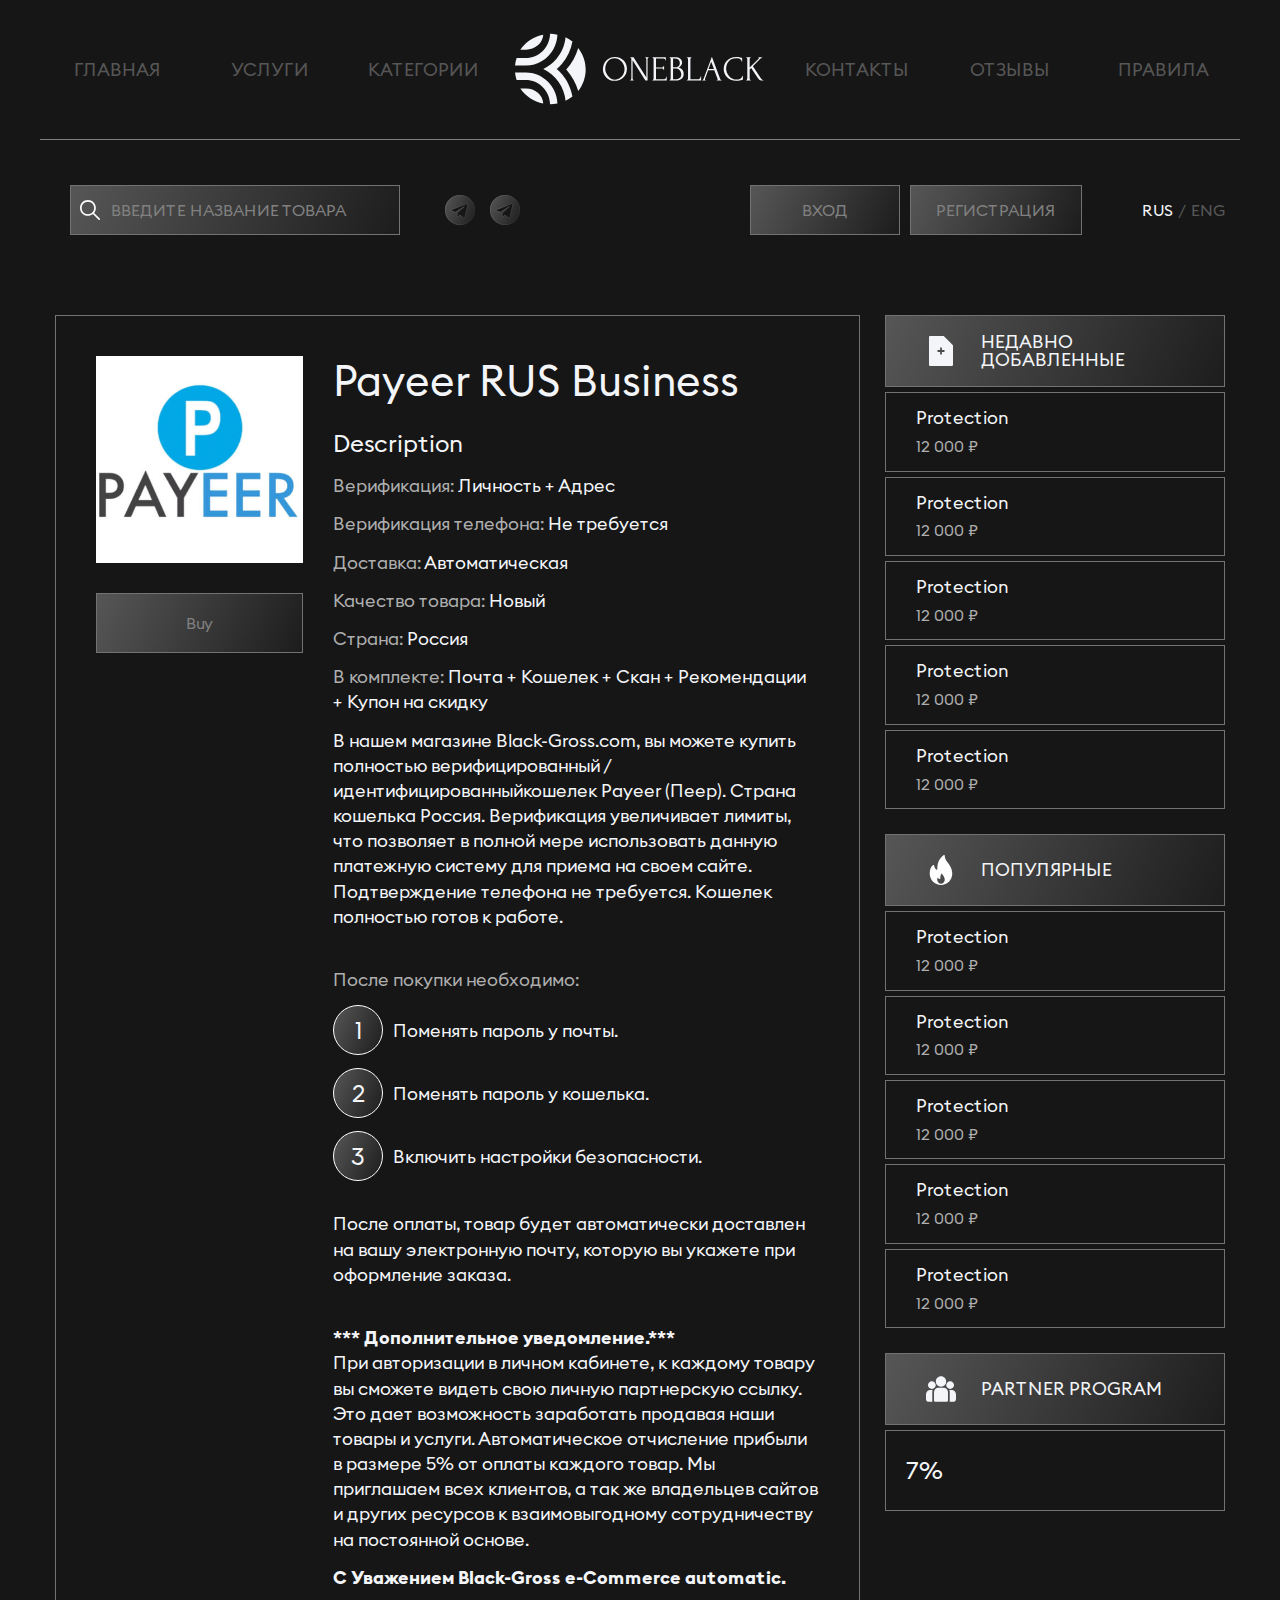
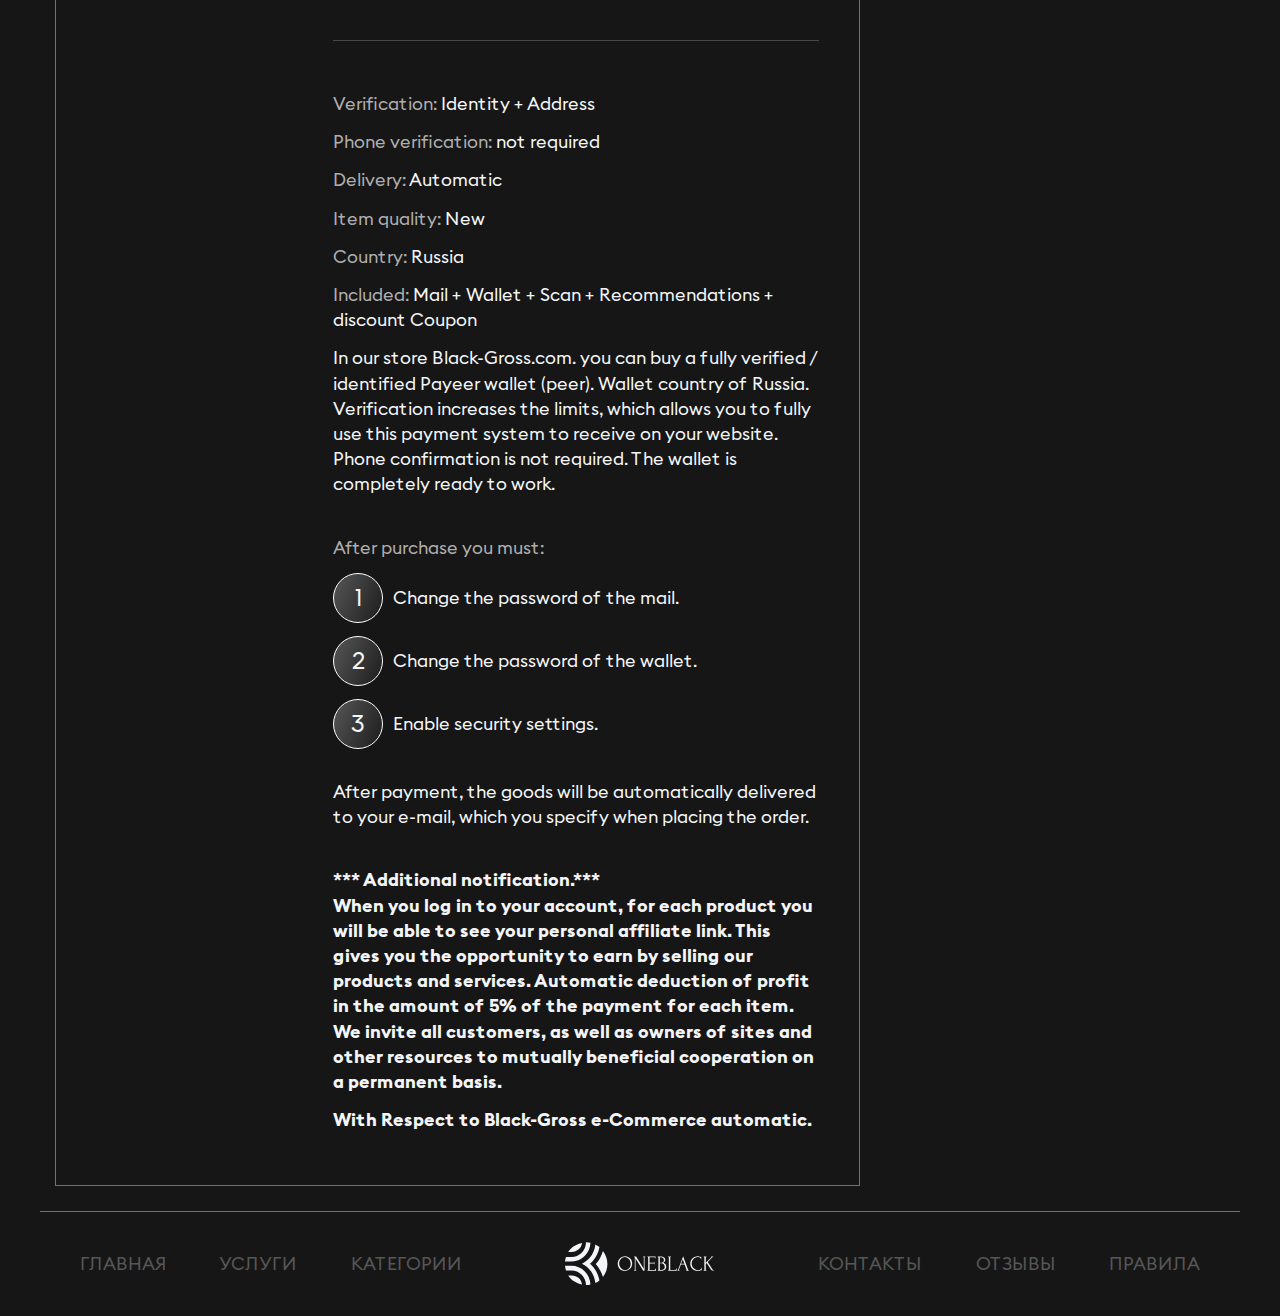
==== commit 6fea6147: "base complete" ====
--- a/app/article.html
+++ b/app/article.html
@@ -18,20 +18,33 @@
 
 	<div class="wrapper">
 
-		<header class="header">
+		<header class="header header__index">
 			<div class="header__sidebar container">
 				<nav class="header__nav menu">
+					
 					<div class="header__nav--mobile_header">
 						<p class="header__nav--mobile_title">Меню</p>
 						<button class="hamburger hamburger--active" type="button">
 							<span class="hamburger__item"></span>
 						</button>
 					</div>
+
+					<form class="header__nav_search header__nav_search--mobile">
+						<div>
+							<label for="header__search"></label>
+							<input id="header__search" type="search">
+						</div>
+						<button>Поиск</button>
+					</form>
+
 					<ul class="header__nav_menu">
 						<li><a href="#">Главная</a></li>
 						<li><a href="#">Услуги</a></li>
 						<li class="header__nav_submenu">
-							<a href="#">Категории+</a>
+							<a href="#">
+								<p>Категории</p>
+
+							</a>
 							<ul>
 								<li><a href="#">БИЗНЕС</a></li>
 								<li><a href="#">НА ОДНО ИМЯ</a></li>
@@ -51,6 +64,31 @@
 						<li><a href="#">Правила</a></li>
 						
 					</ul>
+
+					<ul class="header__sidebar_menu header__sidebar_menu--mobile">
+						<li>
+							<a href="#">
+								<img src="img/logout.svg" alt="">
+								<p>Вход</p>
+							</a>
+						</li>
+						<li>
+							<a href="#">
+								<img src="img/registr.svg" alt="">
+								<p>Регистрация</p>
+							</a>
+							</li>
+						<li class="header__sidebar_submenu">
+							<a href="javascript: void(0)">
+								<p>RUS</p>
+								<span></span>
+							</a>
+							<ul>
+								<li><a href="#">EN</a></li>
+							</ul>
+						</li>
+					</ul>
+
 				</nav>
 			</div>
 
@@ -58,8 +96,8 @@
 				<div class="header__sidebar_block">
 					<form class="header__nav_search">
 						<div>
-							<label for="header__search"></label>
-							<input id="header__search" type="search" placeholder="Введите название товара">
+							<label for="header__search_mobile"></label>
+							<input id="header__search_mobile" type="search" placeholder="Введите название товара">
 						</div>
 						<!-- <button>Search</button> -->
 					</form>
@@ -96,11 +134,16 @@
 							<a>ENG</a>
 						</li>
 					</ul>
-
-					<button class="hamburger" type="button">
-						<span class="hamburger__item"></span>
-					</button>
-				</div>
+				</div>
+
+
+				<a href="/" class="header__logo--mobile">
+					<img src="img/logo.svg" alt="">
+				</a>
+
+				<button class="hamburger" type="button">
+					<span class="hamburger__item"></span>
+				</button>
 
 			</nav>
 
@@ -274,7 +317,7 @@
 					<li><a href="#">Главная</a></li>
 					<li><a href="#">Услуги</a></li>
 					<li class="header__nav_submenu">
-						<a href="#">Категории+</a>
+						<a href="#">Категории</a>
 						<ul>
 							<li><a href="#">БИЗНЕС</a></li>
 							<li><a href="#">НА ОДНО ИМЯ</a></li>
@@ -284,7 +327,7 @@
 							<li><a href="#">Cryptocurrency exchanges</a></li>
 						</ul>
 					</li>
-					<li class="header__logo">
+					<li class="header__logo footer__logo">
 						<a href="/" class="header__logo_item">
 							<img src="img/logo.svg" alt="">
 						</a>
--- a/app/css/app.min.css
+++ b/app/css/app.min.css
@@ -686,6 +686,11 @@
 @media only screen and (max-width:1430px) {
   .wrapper {
     grid-gap: 25px
+  }
+}
+@media only screen and (max-width:480px) {
+  .wrapper {
+    overflow: visible
   }
 }
 .wrapper__index {
@@ -771,7 +776,7 @@
   transform: translate(0,-50%);
   width: 30px;
   height: 3px;
-  background-color: #565656;
+  background-color: #f3f5f8;
   border-radius: 4px;
   -webkit-transition: all .6s;
   -o-transition: all .6s;
@@ -784,7 +789,7 @@
   display: block;
   position: absolute;
   right: 0;
-  background-color: #565656;
+  background-color: #f3f5f8;
   height: 3px;
   width: 30px;
   -webkit-transition: all .6s;
@@ -837,17 +842,42 @@
 .hero {
   -ms-grid-row: 2;
   -ms-grid-column: 1;
-  grid-area: slider
+  grid-area: slider;
+  max-width: 100vw;
+  margin-top: -100px
+}
+@media only screen and (max-width:992px) {
+  .hero {
+    margin-top: 0
+  }
 }
 .hero__slider {
-  width: 100%
-}
-.hero__slider img {
-  width: 100%
+  width: 100%;
+  max-height: 700px;
+  height: 100%
+}
+@media only screen and (max-width:992px) {
+  .hero__slider {
+    max-height: 350px
+  }
+}
+@media only screen and (max-width:480px) {
+  .hero__slider {
+    max-height: 300px
+  }
+}
+.hero__item {
+  height: 100%
+}
+.hero__item img {
+  -o-object-fit: cover;
+  object-fit: cover;
+  width: 100%;
+  height: 100%
 }
 .hero__pagination {
   position: absolute;
-  bottom: 15px;
+  bottom: 70px;
   display: -webkit-box;
   display: -ms-flexbox;
   display: flex;
@@ -860,29 +890,29 @@
   width: 100%;
   z-index: 1
 }
+@media only screen and (max-width:992px) {
+  .hero__pagination {
+    bottom: 30px
+  }
+}
 .hero__pagination .swiper-pagination-bullet {
-  width: 8px;
-  height: 8px;
+  width: 12px;
+  height: 12px;
   border-radius: 50%;
-  background-color: #fff;
+  background-color: #565656;
   margin: 0 10px;
   -webkit-transition: all .6s;
   -o-transition: all .6s;
   transition: all .6s
 }
+@media only screen and (max-width:576px) {
+  .hero__pagination .swiper-pagination-bullet {
+    width: 5px;
+    height: 5px
+  }
+}
 .hero__pagination .swiper-pagination-bullet-active {
-  background-image: url(../img/bullet-active.svg);
-  width: 30px;
-  height: 30px;
-  background-color: transparent;
-  background-position: center;
-  background-size: 100%
-}
-@media only screen and (max-width:768px) {
-  .hero__pagination .swiper-pagination-bullet-active {
-    height: 20px;
-    width: 20px
-  }
+  background: #fff
 }
 .header {
   -ms-grid-row: 1;
@@ -891,7 +921,8 @@
   display: -ms-grid;
   display: grid;
   width: 100%;
-  grid-template-areas: 'header__sidebar' 'header__nav' 'header__label'
+  grid-template-areas: 'header__sidebar' 'header__nav' 'header__label';
+  z-index: 10
 }
 .wrapper__index > .header {
   -ms-grid-row: 1;
@@ -910,11 +941,6 @@
     grid-template: 1fr minmax(40px,auto)/1fr;
     grid-template-areas: 'header__sidebar' 'header__label'
   }
-}
-.header_index {
-  position: absolute;
-  top: 0;
-  z-index: 100
 }
 .header__sidebar {
   -ms-grid-row: 1;
@@ -932,6 +958,12 @@
   margin-bottom: 30px;
   z-index: 111
 }
+@media only screen and (max-width:992px) {
+  .header__sidebar {
+    border-bottom: none;
+    padding: 0
+  }
+}
 .header__sidebar_nav {
   display: -webkit-box;
   display: -ms-flexbox;
@@ -966,11 +998,53 @@
   grid-auto-flow: column;
   grid-gap: 10px
 }
-@media only screen and (max-width:767px) {
+@media only screen and (max-width:992px) {
   .footer__sidebar_menu,
   .header__sidebar_menu {
     display: none
   }
+}
+.header__sidebar_menu--mobile {
+  display: none
+}
+@media only screen and (max-width:992px) {
+  .header__sidebar_menu--mobile {
+    display: -webkit-box;
+    display: -ms-flexbox;
+    display: flex;
+    -webkit-box-orient: vertical;
+    -webkit-box-direction: normal;
+    -ms-flex-direction: column;
+    flex-direction: column;
+    -webkit-box-ordinal-group: 5;
+    -ms-flex-order: 4;
+    order: 4
+  }
+}
+.header__sidebar_menu--mobile li a {
+  width: 100%;
+  display: -webkit-box;
+  display: -ms-flexbox;
+  display: flex;
+  -webkit-box-pack: start;
+  -ms-flex-pack: start;
+  justify-content: flex-start;
+  color: #f3f5f8;
+  border: 1px solid #727272;
+  border-radius: 4px;
+  position: relative
+}
+.header__sidebar_menu--mobile li a span {
+  width: 15px;
+  height: 15px;
+  border-top: 3px solid #191918;
+  border-left: 3px solid #191918;
+  -webkit-transform: translate(0,-12px) rotate(-135deg);
+  -ms-transform: translate(0,-12px) rotate(-135deg);
+  transform: translate(0,-12px) rotate(-135deg);
+  position: absolute;
+  right: 20px;
+  top: 50%
 }
 .footer__sidebar_menu a,
 .header__sidebar_menu a {
@@ -1087,6 +1161,11 @@
   -ms-flex-align: center;
   align-items: center
 }
+@media only screen and (max-width:992px) {
+  .header__sidebar_block {
+    display: none
+  }
+}
 .header__sidebar_links {
   display: -webkit-box;
   display: -ms-flexbox;
@@ -1098,6 +1177,11 @@
   -ms-transform: scale(1.1);
   transform: scale(1.1)
 }
+@media only screen and (max-width:992px) {
+  .header__logo {
+    display: none!important
+  }
+}
 .header__logo_item {
   display: block;
   min-width: 280px;
@@ -1106,6 +1190,20 @@
 .header__logo img {
   width: 100%;
   height: auto
+}
+.header__logo--mobile {
+  display: none
+}
+@media only screen and (max-width:992px) {
+  .header__logo--mobile {
+    display: block;
+    max-width: 200px
+  }
+}
+.header__logo--mobile img {
+  -o-object-fit: cover;
+  object-fit: cover;
+  width: 100%
 }
 .header__nav {
   display: -webkit-box;
@@ -1154,7 +1252,7 @@
 }
 @media only screen and (max-width:480px) {
   .header__nav {
-    padding: 20px
+    padding: 5px
   }
 }
 .header__nav_menu {
@@ -1219,10 +1317,16 @@
     text-align: left;
     -webkit-box-pack: start;
     -ms-flex-pack: start;
-    justify-content: flex-start
+    justify-content: flex-start;
+    background: -o-linear-gradient(335.51deg,rgba(255,255,255,.33) -21.49%,rgba(255,255,255,0) 111.75%);
+    background: linear-gradient(114.49deg,rgba(255,255,255,.33) -21.49%,rgba(255,255,255,0) 111.75%);
+    border: 1px solid #727272;
+    border-radius: 4px;
+    color: #f3f5f8
   }
 }
 .header__nav_menu a:hover {
+  border-color: #f3f5f8;
   color: #f3f5f8
 }
 @media only screen and (max-width:1430px) {
@@ -1309,6 +1413,35 @@
   -webkit-box-shadow: 0 0 20px #de0300;
   box-shadow: 0 0 20px #de0300
 }
+.header__nav_search--mobile {
+  display: none
+}
+@media only screen and (max-width:992px) {
+  .header__nav_search--mobile {
+    display: -webkit-box;
+    display: -ms-flexbox;
+    display: flex;
+    -webkit-box-orient: vertical;
+    -webkit-box-direction: normal;
+    -ms-flex-direction: column;
+    flex-direction: column;
+    padding: 0
+  }
+}
+.header__nav_search--mobile input {
+  background: -o-linear-gradient(335.51deg,rgba(255,255,255,.33) -21.49%,rgba(255,255,255,0) 111.75%);
+  background: linear-gradient(114.49deg,rgba(255,255,255,.33) -21.49%,rgba(255,255,255,0) 111.75%);
+  border: 1px solid #727272
+}
+.header__nav_search--mobile button {
+  background: -o-linear-gradient(335.51deg,rgba(255,255,255,.33) -21.49%,rgba(255,255,255,0) 111.75%);
+  background: linear-gradient(114.49deg,rgba(255,255,255,.33) -21.49%,rgba(255,255,255,0) 111.75%);
+  min-height: 50px;
+  border: 1px solid #727272;
+  border-radius: 4px;
+  text-transform: uppercase;
+  color: #f3f5f8
+}
 .header__nav_submenu:hover ul a::after {
   -webkit-transform: translate(0,5px) rotate(45deg);
   -ms-transform: translate(0,5px) rotate(45deg);
@@ -1351,7 +1484,8 @@
 .header__nav--mobile_title {
   font-size: 36px;
   line-height: 1;
-  font-weight: 700
+  font-weight: 700;
+  color: #f3f5f8
 }
 .header__nav--mobile_sidebar {
   display: none
@@ -1440,8 +1574,6 @@
 }
 @media only screen and (max-width:1430px) {
   .main {
-    -ms-grid-columns: minmax(auto,280px) 25px 1fr;
-    grid-template: 1fr/minmax(auto,280px) 1fr;
     grid-template-areas: 'main__sidebar' 'main__content';
     grid-gap: 0 25px
   }
@@ -1718,8 +1850,7 @@
 }
 @media only screen and (max-width:767px) {
   .content__wrap {
-    overflow: auto;
-    padding: 15px
+    overflow: auto
   }
 }
 .content__header {
@@ -2111,6 +2242,11 @@
   padding: 30px;
   border: 1px solid #727272
 }
+@media only screen and (max-width:480px) {
+  .contacts {
+    padding: 15px
+  }
+}
 .contacts__map {
   position: relative;
   width: 100%;
@@ -2164,18 +2300,20 @@
 }
 @media only screen and (max-width:992px) {
   .profile__logo {
-    display: block
+    display: block!important;
+    max-width: 150px
   }
 }
 .profile__header {
   -ms-grid-rows: 1fr;
   grid-template-rows: 1fr
 }
-@media only screen and (max-width:1200px) {
+@media only screen and (max-width:992px) {
   .profile__header {
-    -ms-grid-rows: 1fr;
-    -ms-grid-columns: 1fr 1fr;
-    grid-template: 1fr/1fr 1fr;
+    display: -webkit-box;
+    display: -ms-flexbox;
+    display: flex;
+    padding-top: 15px;
     -webkit-box-align: center;
     -ms-flex-align: center;
     align-items: center
@@ -2232,7 +2370,13 @@
   .profile__menu_link {
     min-height: 60px;
     font-size: 16px;
-    padding: 15px 20px
+    padding: 15px 20px;
+    color: #f3f5f8
+  }
+}
+@media only screen and (max-width:480px) {
+  .profile__menu_link {
+    min-width: 250px
   }
 }
 .profile__menu_link img {
@@ -2346,7 +2490,11 @@
     -webkit-box-pack: start;
     -ms-flex-pack: start;
     justify-content: flex-start;
-    min-height: 60px
+    min-height: 60px;
+    color: #f3f5f8;
+    border: 1px solid #727272;
+    background: -o-linear-gradient(335.51deg,rgba(255,255,255,.33) -21.49%,rgba(255,255,255,0) 111.75%);
+    background: linear-gradient(114.49deg,rgba(255,255,255,.33) -21.49%,rgba(255,255,255,0) 111.75%)
   }
 }
 .profile__sidebar_menu--right a {
@@ -2364,18 +2512,29 @@
   -ms-grid-columns: 340px 1fr;
   grid-template-columns: 340px 1fr
 }
+@media only screen and (max-width:992px) {
+  .profile__main {
+    -ms-grid-columns: 1fr;
+    grid-template-columns: 1fr
+  }
+}
 .profile__content {
   -ms-grid-column: 2;
   grid-column: 2;
   grid-gap: 20px
 }
-@media only screen and (max-width:1200px) {
+@media only screen and (max-width:992px) {
   .profile__content {
-    padding: 30px
+    padding: 0;
+    -ms-grid-column: 1;
+    grid-column: 1
   }
 }
 .profile__content_wrap {
   overflow: auto
+}
+.profile__content_wrap .accordion__content {
+  overflow: inherit
 }
 .profile__content_sale {
   display: -webkit-box;
@@ -2598,12 +2757,10 @@
 }
 @media only screen and (max-width:992px) {
   .footer {
-    -ms-grid-columns: minmax(auto,150px) 15px 1fr 15px 1fr;
-    grid-template: 1fr/minmax(auto,150px) 1fr 1fr;
-    grid-template-areas: 'footer__logo' 'footer__nav' 'footer__sidebar';
     -webkit-box-align: end;
     -ms-flex-align: end;
-    align-items: flex-end
+    align-items: flex-end;
+    padding: 15px
   }
 }
 @media only screen and (max-width:767px) {
@@ -2612,7 +2769,12 @@
     grid-template-columns: auto
   }
 }
-.footer__logo {
+@media only screen and (max-width:992px) {
+  .footer__logo {
+    display: block!important
+  }
+}
+.footer__logo img {
   max-width: 150px
 }
 .footer__nav {
@@ -2623,12 +2785,6 @@
   grid-row: 1
 }
 @media only screen and (max-width:992px) {
-  .footer__nav {
-    -ms-grid-column: 5;
-    grid-column: 5
-  }
-}
-@media only screen and (max-width:767px) {
   .footer__nav {
     -ms-grid-column: 1;
     grid-column: 1;
@@ -2643,19 +2799,25 @@
   display: -ms-grid;
   display: grid;
   grid-auto-flow: column;
-  grid-gap: 85px;
   text-align: center
 }
-@media only screen and (max-width:1430px) {
-  .footer__nav_menu {
-    grid-gap: 25px
-  }
-}
-@media only screen and (max-width:767px) {
+@media only screen and (max-width:992px) {
   .footer__nav_menu {
     grid-auto-flow: row;
     grid-gap: 10px;
-    text-align: left
+    text-align: left;
+    -webkit-box-align: center;
+    -ms-flex-align: center;
+    align-items: center
+  }
+}
+.footer__nav_menu a {
+  background: 0 0;
+  border: none
+}
+@media only screen and (max-width:992px) {
+  .footer__nav_menu a {
+    padding: 0
   }
 }
 .footer__sidebar_nav {
@@ -2664,16 +2826,6 @@
   grid-row: 1;
   -ms-grid-column: 5;
   grid-column: 5
-}
-@media only screen and (max-width:992px) {
-  .footer__nav {
-    -ms-grid-row: 3;
-    -ms-grid-column: 1
-  }
-  .footer__sidebar_nav {
-    -ms-grid-row: 5;
-    -ms-grid-column: 1
-  }
 }
 @media only screen and (max-width:992px) {
   .footer__sidebar_nav {
